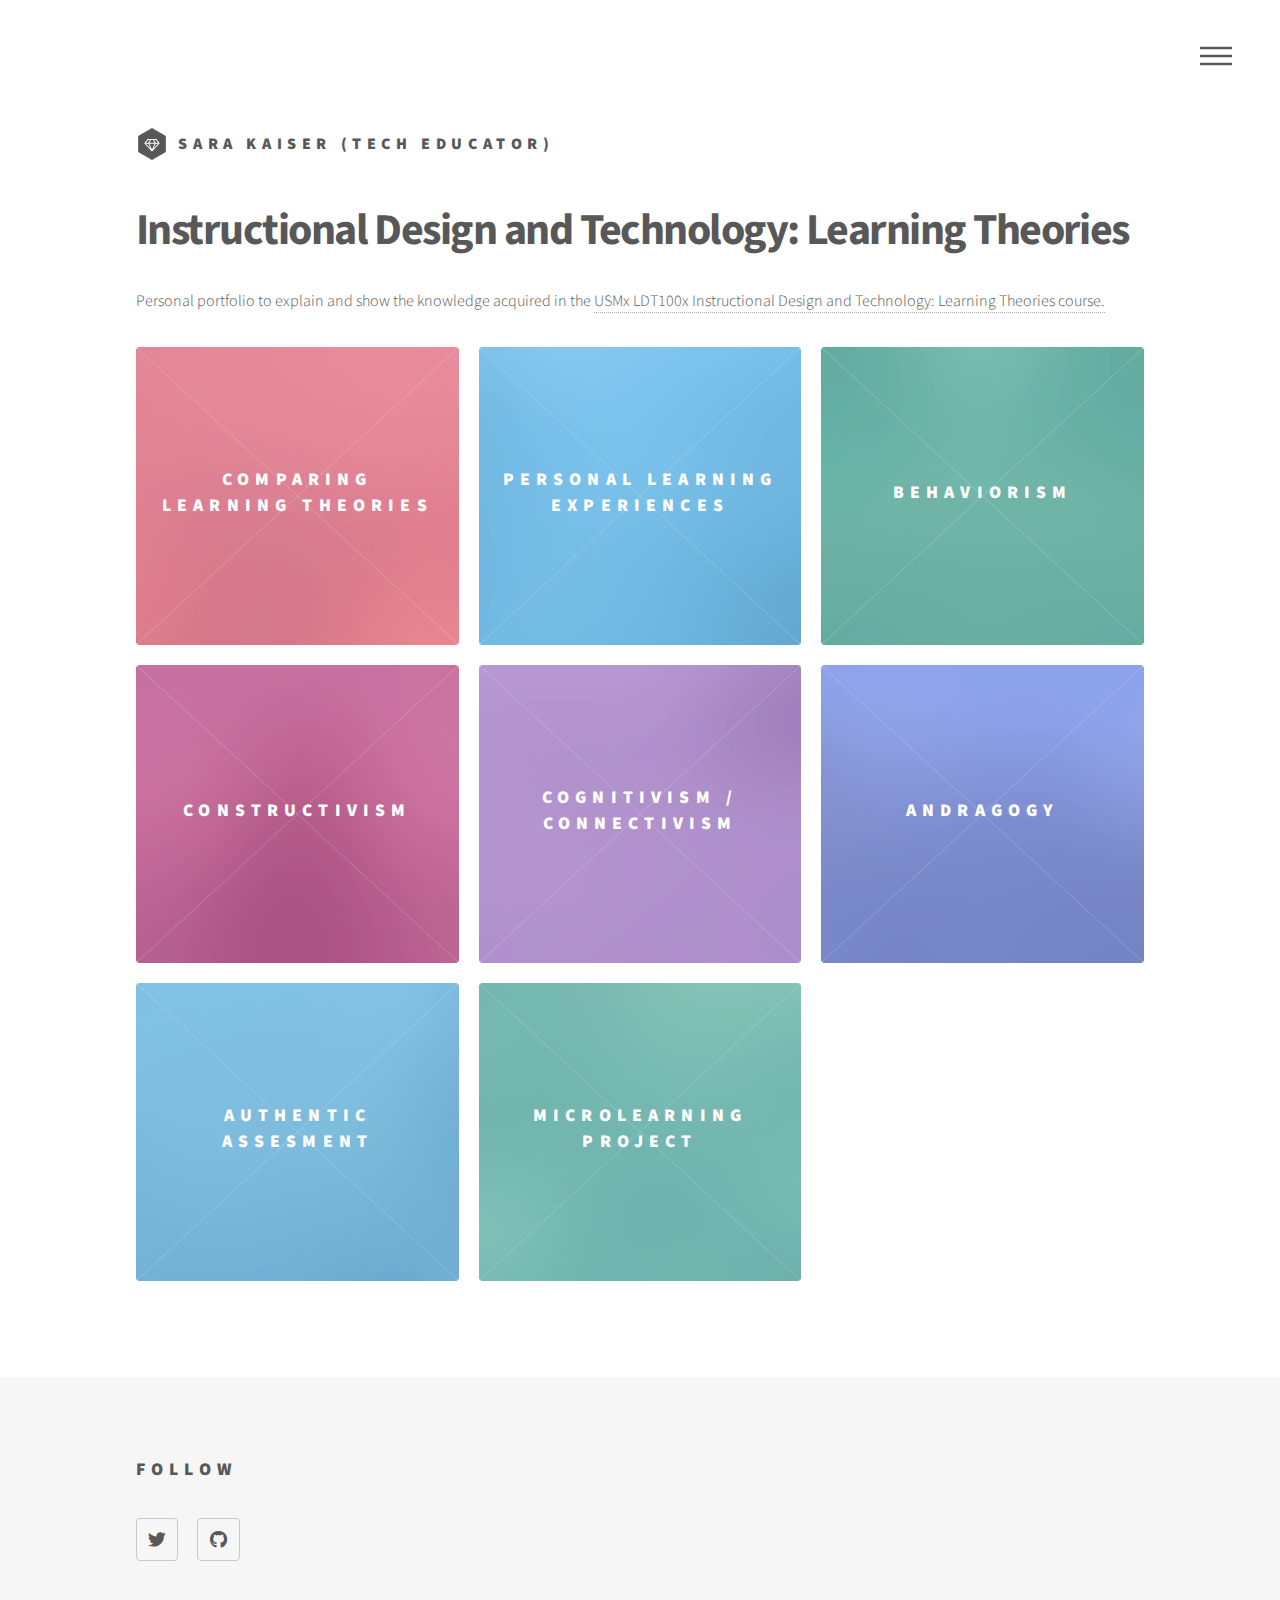
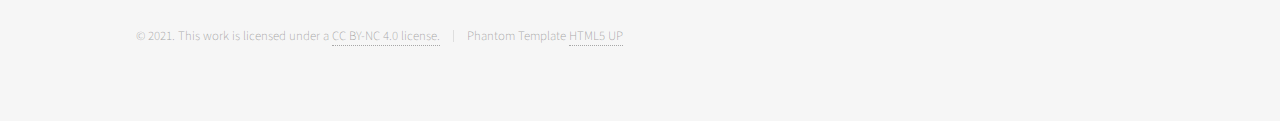
==== index.html @ 0a0fe341 "added link closing tags" ====
<!DOCTYPE HTML>
<html>
	<head>
		<title>Instructional Design</title>
		<meta charset="utf-8" />
		<meta name="viewport" content="width=device-width, initial-scale=1, user-scalable=no" />
		<link rel="stylesheet" href="assets/css/main.css" />
		<noscript><link rel="stylesheet" href="assets/css/noscript.css" /></noscript>
	</head>
	<body class="is-preload">
		<!-- Wrapper -->
			<div id="wrapper">

			<!-- Header -->
			<header id="header">
				<div class="inner">
					
					<!-- Logo -->
								<a href="index.html" class="logo">
									<span class="symbol"><img src="images/logo.svg" alt="" /></span><span class="title">Sara Kaiser (Tech Educator)</span>
								</a>

					<!-- Nav -->
						<nav>
							<ul>
								<li><a href="#menu">Menu</a></li>
							</ul>
						</nav>

				</div>
			</header>

		<!-- Menu -->
			<nav id="menu">
				<h2>Menu</h2>
				<ul>
					<li><a href="index.html">Home</a></li>
					<li><a href="1-comparing.html">Comparing Learning Theories</a></li>
				</ul>
			</nav>	

				<!-- Main -->
					<div id="main">
						<div class="inner">
							<header>
								<h1>Instructional Design and Technology: Learning Theories</a></h1>
								<p>Personal portfolio to explain and show the knowledge acquired in the <a href="https://www.edx.org/course/instructional-design-and-technology-learning-the-2">USMx LDT100x Instructional Design and Technology: Learning Theories course.</a></p>
							</header>
							<section class="tiles">
								<article class="style1">
									<span class="image">
										<img src="images/pic01.jpg" alt="" />
									</span>
									<a href="1-comparing.html">
										<h2>Comparing Learning Theories</h2>
										<div class="content">
											<p>Similarities and differences among all learning theories.</p>
										</div>
									</a>
								</article>
								<article class="style2">
									<span class="image">
										<img src="images/pic02.jpg" alt="" />
									</span>
									<a href="generic.html">
										<h2>Personal Learning Experiences</h2>
										<div class="content">
											<p>Three personal learning experiences.</p>
										</div>
									</a>
								</article>
								<article class="style3">
									<span class="image">
										<img src="images/pic03.jpg" alt="" />
									</span>
									<a href="generic.html">
										<h2>Behaviorism</h2>
										<div class="content">
											<p>Overview of the Behaviorism learning theory.</p>
										</div>
									</a>
								</article>
								<article class="style4">
									<span class="image">
										<img src="images/pic04.jpg" alt="" />
									</span>
									<a href="generic.html">
										<h2>Constructivism</h2>
										<div class="content">
											<p>Overview of the Constructivism learning theory.</p>
										</div>
									</a>
								</article>
								<article class="style5">
									<span class="image">
										<img src="images/pic05.jpg" alt="" />
									</span>
									<a href="generic.html">
										<h2>Cognitivism / Connectivism</h2>
										<div class="content">
											<p>Overview of the Cognitivism / Connectivism learning theory.</p>
										</div>
									</a>
								</article>
								<article class="style6">
									<span class="image">
										<img src="images/pic06.jpg" alt="" />
									</span>
									<a href="generic.html">
										<h2>Andragogy</h2>
										<div class="content">
											<p>Overview of the Andragogy learning theory.</p>
										</div>
									</a>
								</article>
								<article class="style2">
									<span class="image">
										<img src="images/pic07.jpg" alt="" />
									</span>
									<a href="generic.html">
										<h2>Authentic Assesment</h2>
										<div class="content">
											<p>Authentic assesment of a learning scenario.</p>
										</div>
									</a>
								</article>
								<article class="style3">
									<span class="image">
										<img src="images/pic08.jpg" alt="" />
									</span>
									<a href="generic.html">
										<h2>MicroLearning Project</h2>
										<div class="content">
											<p>Final product and overview of the project.</p>
										</div>
									</a>
								</article>
								
							</section>
						</div>
					</div>

				<!-- Footer -->
					<footer id="footer">
						<div class="inner">
							<section>
								<h2>Follow</h2>
								<ul class="icons">
									<li><a href="#" class="icon brands style2 fa-twitter"><span class="label">Twitter</span></a></li>
									<li><a href="#" class="icon brands style2 fa-github"><span class="label">GitHub</span></a></li>
								</ul>
							</section>
							<ul class="copyright">
								<li>&copy; 2021. This work is licensed under a <a href="https://creativecommons.org/licenses/by-nc/4.0/">CC BY-NC 4.0 license.</a></li><li>Phantom Template <a href="http://html5up.net">HTML5 UP</a></li>
							</ul>
						</div>
					</footer>
				</div>

		<!-- Scripts -->
			<script src="assets/js/jquery.min.js"></script>
			<script src="assets/js/browser.min.js"></script>
			<script src="assets/js/breakpoints.min.js"></script>
			<script src="assets/js/util.js"></script>
			<script src="assets/js/main.js"></script>

	</body>
</html>
---- assets/css/main.css ----
@import url(fontawesome-all.min.css);
@import url("https://fonts.googleapis.com/css?family=Source+Sans+Pro:300,700,900");

/*
	Phantom by HTML5 UP
	html5up.net | @ajlkn
	Free for personal and commercial use under the CCA 3.0 license (html5up.net/license)
*/

html, body, div, span, applet, object,
iframe, h1, h2, h3, h4, h5, h6, p, blockquote,
pre, a, abbr, acronym, address, big, cite,
code, del, dfn, em, img, ins, kbd, q, s, samp,
small, strike, strong, sub, sup, tt, var, b,
u, i, center, dl, dt, dd, ol, ul, li, fieldset,
form, label, legend, table, caption, tbody,
tfoot, thead, tr, th, td, article, aside,
canvas, details, embed, figure, figcaption,
footer, header, hgroup, menu, nav, output, ruby,
section, summary, time, mark, audio, video {
	margin: 0;
	padding: 0;
	border: 0;
	font-size: 100%;
	font: inherit;
	vertical-align: baseline;}

article, aside, details, figcaption, figure,
footer, header, hgroup, menu, nav, section {
	display: block;}

body {
	line-height: 1;
}

ol, ul {
	list-style: none;
}

blockquote, q {
	quotes: none;
}

	blockquote:before, blockquote:after, q:before, q:after {
		content: '';
		content: none;
	}

table {
	border-collapse: collapse;
	border-spacing: 0;
}

body {
	-webkit-text-size-adjust: none;
}

mark {
	background-color: transparent;
	color: inherit;
}

input::-moz-focus-inner {
	border: 0;
	padding: 0;
}

input, select, textarea {
	-moz-appearance: none;
	-webkit-appearance: none;
	-ms-appearance: none;
	appearance: none;
}

/* Basic */

	@-ms-viewport {
		width: device-width;
	}

	body {
		-ms-overflow-style: scrollbar;
	}

	@media screen and (max-width: 480px) {

		html, body {
			min-width: 320px;
		}

	}

	html {
		box-sizing: border-box;
	}

	*, *:before, *:after {
		box-sizing: inherit;
	}

	body {
		background: #ffffff;
	}

		body.is-preload *, body.is-preload *:before, body.is-preload *:after {
			-moz-animation: none !important;
			-webkit-animation: none !important;
			-ms-animation: none !important;
			animation: none !important;
			-moz-transition: none !important;
			-webkit-transition: none !important;
			-ms-transition: none !important;
			transition: none !important;
		}

/* Type */

	body, input, select, textarea {
		color: #585858;
		font-family: "Source Sans Pro", Helvetica, sans-serif;
		font-size: 16pt;
		font-weight: 300;
		line-height: 1.75;
	}

		@media screen and (max-width: 1680px) {

			body, input, select, textarea {
				font-size: 14pt;
			}

		}

		@media screen and (max-width: 1280px) {

			body, input, select, textarea {
				font-size: 12pt;
			}

		}

	a {
		-moz-transition: border-bottom-color 0.2s ease, color 0.2s ease;
		-webkit-transition: border-bottom-color 0.2s ease, color 0.2s ease;
		-ms-transition: border-bottom-color 0.2s ease, color 0.2s ease;
		transition: border-bottom-color 0.2s ease, color 0.2s ease;
		text-decoration: none;
		color: #585858;
		border-bottom: dotted 1px rgba(88, 88, 88, 0.5);
	}

		a:hover {
			border-bottom-color: transparent;
			color: #f2849e !important;
		}

	strong, b {
		font-weight: 900;
	}

	em, i {
		font-style: italic;
	}

	p {
		margin: 0 0 2em 0;
	}

	h1 {
		font-size: 2.75em;
		font-weight: 700;
		line-height: 1.3;
		margin: 0 0 1em 0;
		letter-spacing: -0.035em;
	}

		h1 a {
			color: inherit;
		}

		@media screen and (max-width: 736px) {

			h1 {
				font-size: 2em;
				margin: 0 0 1em 0;
			}

		}

		@media screen and (max-width: 360px) {

			h1 {
				font-size: 1.75em;
			}

		}

	h2, h3, h4, h5, h6 {
		font-weight: 900;
		line-height: 1.5;
		margin: 0 0 2em 0;
		text-transform: uppercase;
		letter-spacing: 0.35em;
	}

		h2 a, h3 a, h4 a, h5 a, h6 a {
			color: inherit;
		}

	h2 {
		font-size: 1.1em;
	}

	h3 {
		font-size: 1em;
	}

	h4 {
		font-size: 0.8em;
	}

	h5 {
		font-size: 0.8em;
	}

	h6 {
		font-size: 0.8em;
	}

	@media screen and (max-width: 980px) {

		h1 br, h2 br, h3 br, h4 br, h5 br, h6 br {
			display: none;
		}

	}

	@media screen and (max-width: 736px) {

		h2 {
			font-size: 1em;
		}

		h3 {
			font-size: 0.8em;
		}

	}

	sub {
		font-size: 0.8em;
		position: relative;
		top: 0.5em;
	}

	sup {
		font-size: 0.8em;
		position: relative;
		top: -0.5em;
	}

	blockquote {
		border-left: solid 4px #c9c9c9;
		font-style: italic;
		margin: 0 0 2em 0;
		padding: 0.5em 0 0.5em 2em;
	}

	code {
		background: rgba(144, 144, 144, 0.075);
		border-radius: 4px;
		border: solid 1px #c9c9c9;
		font-family: "Courier New", monospace;
		font-size: 0.9em;
		margin: 0 0.25em;
		padding: 0.25em 0.65em;
	}

	pre {
		-webkit-overflow-scrolling: touch;
		font-family: "Courier New", monospace;
		font-size: 0.9em;
		margin: 0 0 2em 0;
	}

		pre code {
			display: block;
			line-height: 1.75;
			padding: 1em 1.5em;
			overflow-x: auto;
		}

	hr {
		border: 0;
		border-bottom: solid 1px #c9c9c9;
		margin: 2em 0;
	}

		hr.major {
			margin: 3em 0;
		}

	.align-left {
		text-align: left;
	}

	.align-center {
		text-align: center;
	}

	.align-right {
		text-align: right;
	}

/* Row */

	.row {
		display: flex;
		flex-wrap: wrap;
		box-sizing: border-box;
		align-items: stretch;
	}

		.row > * {
			box-sizing: border-box;
		}

		.row.gtr-uniform > * > :last-child {
			margin-bottom: 0;
		}

		.row.aln-left {
			justify-content: flex-start;
		}

		.row.aln-center {
			justify-content: center;
		}

		.row.aln-right {
			justify-content: flex-end;
		}

		.row.aln-top {
			align-items: flex-start;
		}

		.row.aln-middle {
			align-items: center;
		}

		.row.aln-bottom {
			align-items: flex-end;
		}

		.row > .imp {
			order: -1;
		}

		.row > .col-1 {
			width: 8.33333%;
		}

		.row > .off-1 {
			margin-left: 8.33333%;
		}

		.row > .col-2 {
			width: 16.66667%;
		}

		.row > .off-2 {
			margin-left: 16.66667%;
		}

		.row > .col-3 {
			width: 25%;
		}

		.row > .off-3 {
			margin-left: 25%;
		}

		.row > .col-4 {
			width: 33.33333%;
		}

		.row > .off-4 {
			margin-left: 33.33333%;
		}

		.row > .col-5 {
			width: 41.66667%;
		}

		.row > .off-5 {
			margin-left: 41.66667%;
		}

		.row > .col-6 {
			width: 50%;
		}

		.row > .off-6 {
			margin-left: 50%;
		}

		.row > .col-7 {
			width: 58.33333%;
		}

		.row > .off-7 {
			margin-left: 58.33333%;
		}

		.row > .col-8 {
			width: 66.66667%;
		}

		.row > .off-8 {
			margin-left: 66.66667%;
		}

		.row > .col-9 {
			width: 75%;
		}

		.row > .off-9 {
			margin-left: 75%;
		}

		.row > .col-10 {
			width: 83.33333%;
		}

		.row > .off-10 {
			margin-left: 83.33333%;
		}

		.row > .col-11 {
			width: 91.66667%;
		}

		.row > .off-11 {
			margin-left: 91.66667%;
		}

		.row > .col-12 {
			width: 100%;
		}

		.row > .off-12 {
			margin-left: 100%;
		}

		.row.gtr-0 {
			margin-top: 0;
			margin-left: 0em;
		}

			.row.gtr-0 > * {
				padding: 0 0 0 0em;
			}

			.row.gtr-0.gtr-uniform {
				margin-top: 0em;
			}

				.row.gtr-0.gtr-uniform > * {
					padding-top: 0em;
				}

		.row.gtr-25 {
			margin-top: 0;
			margin-left: -0.5em;
		}

			.row.gtr-25 > * {
				padding: 0 0 0 0.5em;
			}

			.row.gtr-25.gtr-uniform {
				margin-top: -0.5em;
			}

				.row.gtr-25.gtr-uniform > * {
					padding-top: 0.5em;
				}

		.row.gtr-50 {
			margin-top: 0;
			margin-left: -1em;
		}

			.row.gtr-50 > * {
				padding: 0 0 0 1em;
			}

			.row.gtr-50.gtr-uniform {
				margin-top: -1em;
			}

				.row.gtr-50.gtr-uniform > * {
					padding-top: 1em;
				}

		.row {
			margin-top: 0;
			margin-left: -2em;
		}

			.row > * {
				padding: 0 0 0 2em;
			}

			.row.gtr-uniform {
				margin-top: -2em;
			}

				.row.gtr-uniform > * {
					padding-top: 2em;
				}

		.row.gtr-150 {
			margin-top: 0;
			margin-left: -3em;
		}

			.row.gtr-150 > * {
				padding: 0 0 0 3em;
			}

			.row.gtr-150.gtr-uniform {
				margin-top: -3em;
			}

				.row.gtr-150.gtr-uniform > * {
					padding-top: 3em;
				}

		.row.gtr-200 {
			margin-top: 0;
			margin-left: -4em;
		}

			.row.gtr-200 > * {
				padding: 0 0 0 4em;
			}

			.row.gtr-200.gtr-uniform {
				margin-top: -4em;
			}

				.row.gtr-200.gtr-uniform > * {
					padding-top: 4em;
				}

		@media screen and (max-width: 1680px) {

			.row {
				display: flex;
				flex-wrap: wrap;
				box-sizing: border-box;
				align-items: stretch;
			}

				.row > * {
					box-sizing: border-box;
				}

				.row.gtr-uniform > * > :last-child {
					margin-bottom: 0;
				}

				.row.aln-left {
					justify-content: flex-start;
				}

				.row.aln-center {
					justify-content: center;
				}

				.row.aln-right {
					justify-content: flex-end;
				}

				.row.aln-top {
					align-items: flex-start;
				}

				.row.aln-middle {
					align-items: center;
				}

				.row.aln-bottom {
					align-items: flex-end;
				}

				.row > .imp-xlarge {
					order: -1;
				}

				.row > .col-1-xlarge {
					width: 8.33333%;
				}

				.row > .off-1-xlarge {
					margin-left: 8.33333%;
				}

				.row > .col-2-xlarge {
					width: 16.66667%;
				}

				.row > .off-2-xlarge {
					margin-left: 16.66667%;
				}

				.row > .col-3-xlarge {
					width: 25%;
				}

				.row > .off-3-xlarge {
					margin-left: 25%;
				}

				.row > .col-4-xlarge {
					width: 33.33333%;
				}

				.row > .off-4-xlarge {
					margin-left: 33.33333%;
				}

				.row > .col-5-xlarge {
					width: 41.66667%;
				}

				.row > .off-5-xlarge {
					margin-left: 41.66667%;
				}

				.row > .col-6-xlarge {
					width: 50%;
				}

				.row > .off-6-xlarge {
					margin-left: 50%;
				}

				.row > .col-7-xlarge {
					width: 58.33333%;
				}

				.row > .off-7-xlarge {
					margin-left: 58.33333%;
				}

				.row > .col-8-xlarge {
					width: 66.66667%;
				}

				.row > .off-8-xlarge {
					margin-left: 66.66667%;
				}

				.row > .col-9-xlarge {
					width: 75%;
				}

				.row > .off-9-xlarge {
					margin-left: 75%;
				}

				.row > .col-10-xlarge {
					width: 83.33333%;
				}

				.row > .off-10-xlarge {
					margin-left: 83.33333%;
				}

				.row > .col-11-xlarge {
					width: 91.66667%;
				}

				.row > .off-11-xlarge {
					margin-left: 91.66667%;
				}

				.row > .col-12-xlarge {
					width: 100%;
				}

				.row > .off-12-xlarge {
					margin-left: 100%;
				}

				.row.gtr-0 {
					margin-top: 0;
					margin-left: 0em;
				}

					.row.gtr-0 > * {
						padding: 0 0 0 0em;
					}

					.row.gtr-0.gtr-uniform {
						margin-top: 0em;
					}

						.row.gtr-0.gtr-uniform > * {
							padding-top: 0em;
						}

				.row.gtr-25 {
					margin-top: 0;
					margin-left: -0.5em;
				}

					.row.gtr-25 > * {
						padding: 0 0 0 0.5em;
					}

					.row.gtr-25.gtr-uniform {
						margin-top: -0.5em;
					}

						.row.gtr-25.gtr-uniform > * {
							padding-top: 0.5em;
						}

				.row.gtr-50 {
					margin-top: 0;
					margin-left: -1em;
				}

					.row.gtr-50 > * {
						padding: 0 0 0 1em;
					}

					.row.gtr-50.gtr-uniform {
						margin-top: -1em;
					}

						.row.gtr-50.gtr-uniform > * {
							padding-top: 1em;
						}

				.row {
					margin-top: 0;
					margin-left: -2em;
				}

					.row > * {
						padding: 0 0 0 2em;
					}

					.row.gtr-uniform {
						margin-top: -2em;
					}

						.row.gtr-uniform > * {
							padding-top: 2em;
						}

				.row.gtr-150 {
					margin-top: 0;
					margin-left: -3em;
				}

					.row.gtr-150 > * {
						padding: 0 0 0 3em;
					}

					.row.gtr-150.gtr-uniform {
						margin-top: -3em;
					}

						.row.gtr-150.gtr-uniform > * {
							padding-top: 3em;
						}

				.row.gtr-200 {
					margin-top: 0;
					margin-left: -4em;
				}

					.row.gtr-200 > * {
						padding: 0 0 0 4em;
					}

					.row.gtr-200.gtr-uniform {
						margin-top: -4em;
					}

						.row.gtr-200.gtr-uniform > * {
							padding-top: 4em;
						}

		}

		@media screen and (max-width: 1280px) {

			.row {
				display: flex;
				flex-wrap: wrap;
				box-sizing: border-box;
				align-items: stretch;
			}

				.row > * {
					box-sizing: border-box;
				}

				.row.gtr-uniform > * > :last-child {
					margin-bottom: 0;
				}

				.row.aln-left {
					justify-content: flex-start;
				}

				.row.aln-center {
					justify-content: center;
				}

				.row.aln-right {
					justify-content: flex-end;
				}

				.row.aln-top {
					align-items: flex-start;
				}

				.row.aln-middle {
					align-items: center;
				}

				.row.aln-bottom {
					align-items: flex-end;
				}

				.row > .imp-large {
					order: -1;
				}

				.row > .col-1-large {
					width: 8.33333%;
				}

				.row > .off-1-large {
					margin-left: 8.33333%;
				}

				.row > .col-2-large {
					width: 16.66667%;
				}

				.row > .off-2-large {
					margin-left: 16.66667%;
				}

				.row > .col-3-large {
					width: 25%;
				}

				.row > .off-3-large {
					margin-left: 25%;
				}

				.row > .col-4-large {
					width: 33.33333%;
				}

				.row > .off-4-large {
					margin-left: 33.33333%;
				}

				.row > .col-5-large {
					width: 41.66667%;
				}

				.row > .off-5-large {
					margin-left: 41.66667%;
				}

				.row > .col-6-large {
					width: 50%;
				}

				.row > .off-6-large {
					margin-left: 50%;
				}

				.row > .col-7-large {
					width: 58.33333%;
				}

				.row > .off-7-large {
					margin-left: 58.33333%;
				}

				.row > .col-8-large {
					width: 66.66667%;
				}

				.row > .off-8-large {
					margin-left: 66.66667%;
				}

				.row > .col-9-large {
					width: 75%;
				}

				.row > .off-9-large {
					margin-left: 75%;
				}

				.row > .col-10-large {
					width: 83.33333%;
				}

				.row > .off-10-large {
					margin-left: 83.33333%;
				}

				.row > .col-11-large {
					width: 91.66667%;
				}

				.row > .off-11-large {
					margin-left: 91.66667%;
				}

				.row > .col-12-large {
					width: 100%;
				}

				.row > .off-12-large {
					margin-left: 100%;
				}

				.row.gtr-0 {
					margin-top: 0;
					margin-left: 0em;
				}

					.row.gtr-0 > * {
						padding: 0 0 0 0em;
					}

					.row.gtr-0.gtr-uniform {
						margin-top: 0em;
					}

						.row.gtr-0.gtr-uniform > * {
							padding-top: 0em;
						}

				.row.gtr-25 {
					margin-top: 0;
					margin-left: -0.5em;
				}

					.row.gtr-25 > * {
						padding: 0 0 0 0.5em;
					}

					.row.gtr-25.gtr-uniform {
						margin-top: -0.5em;
					}

						.row.gtr-25.gtr-uniform > * {
							padding-top: 0.5em;
						}

				.row.gtr-50 {
					margin-top: 0;
					margin-left: -1em;
				}

					.row.gtr-50 > * {
						padding: 0 0 0 1em;
					}

					.row.gtr-50.gtr-uniform {
						margin-top: -1em;
					}

						.row.gtr-50.gtr-uniform > * {
							padding-top: 1em;
						}

				.row {
					margin-top: 0;
					margin-left: -2em;
				}

					.row > * {
						padding: 0 0 0 2em;
					}

					.row.gtr-uniform {
						margin-top: -2em;
					}

						.row.gtr-uniform > * {
							padding-top: 2em;
						}

				.row.gtr-150 {
					margin-top: 0;
					margin-left: -3em;
				}

					.row.gtr-150 > * {
						padding: 0 0 0 3em;
					}

					.row.gtr-150.gtr-uniform {
						margin-top: -3em;
					}

						.row.gtr-150.gtr-uniform > * {
							padding-top: 3em;
						}

				.row.gtr-200 {
					margin-top: 0;
					margin-left: -4em;
				}

					.row.gtr-200 > * {
						padding: 0 0 0 4em;
					}

					.row.gtr-200.gtr-uniform {
						margin-top: -4em;
					}

						.row.gtr-200.gtr-uniform > * {
							padding-top: 4em;
						}

		}

		@media screen and (max-width: 980px) {

			.row {
				display: flex;
				flex-wrap: wrap;
				box-sizing: border-box;
				align-items: stretch;
			}

				.row > * {
					box-sizing: border-box;
				}

				.row.gtr-uniform > * > :last-child {
					margin-bottom: 0;
				}

				.row.aln-left {
					justify-content: flex-start;
				}

				.row.aln-center {
					justify-content: center;
				}

				.row.aln-right {
					justify-content: flex-end;
				}

				.row.aln-top {
					align-items: flex-start;
				}

				.row.aln-middle {
					align-items: center;
				}

				.row.aln-bottom {
					align-items: flex-end;
				}

				.row > .imp-medium {
					order: -1;
				}

				.row > .col-1-medium {
					width: 8.33333%;
				}

				.row > .off-1-medium {
					margin-left: 8.33333%;
				}

				.row > .col-2-medium {
					width: 16.66667%;
				}

				.row > .off-2-medium {
					margin-left: 16.66667%;
				}

				.row > .col-3-medium {
					width: 25%;
				}

				.row > .off-3-medium {
					margin-left: 25%;
				}

				.row > .col-4-medium {
					width: 33.33333%;
				}

				.row > .off-4-medium {
					margin-left: 33.33333%;
				}

				.row > .col-5-medium {
					width: 41.66667%;
				}

				.row > .off-5-medium {
					margin-left: 41.66667%;
				}

				.row > .col-6-medium {
					width: 50%;
				}

				.row > .off-6-medium {
					margin-left: 50%;
				}

				.row > .col-7-medium {
					width: 58.33333%;
				}

				.row > .off-7-medium {
					margin-left: 58.33333%;
				}

				.row > .col-8-medium {
					width: 66.66667%;
				}

				.row > .off-8-medium {
					margin-left: 66.66667%;
				}

				.row > .col-9-medium {
					width: 75%;
				}

				.row > .off-9-medium {
					margin-left: 75%;
				}

				.row > .col-10-medium {
					width: 83.33333%;
				}

				.row > .off-10-medium {
					margin-left: 83.33333%;
				}

				.row > .col-11-medium {
					width: 91.66667%;
				}

				.row > .off-11-medium {
					margin-left: 91.66667%;
				}

				.row > .col-12-medium {
					width: 100%;
				}

				.row > .off-12-medium {
					margin-left: 100%;
				}

				.row.gtr-0 {
					margin-top: 0;
					margin-left: 0em;
				}

					.row.gtr-0 > * {
						padding: 0 0 0 0em;
					}

					.row.gtr-0.gtr-uniform {
						margin-top: 0em;
					}

						.row.gtr-0.gtr-uniform > * {
							padding-top: 0em;
						}

				.row.gtr-25 {
					margin-top: 0;
					margin-left: -0.375em;
				}

					.row.gtr-25 > * {
						padding: 0 0 0 0.375em;
					}

					.row.gtr-25.gtr-uniform {
						margin-top: -0.375em;
					}

						.row.gtr-25.gtr-uniform > * {
							padding-top: 0.375em;
						}

				.row.gtr-50 {
					margin-top: 0;
					margin-left: -0.75em;
				}

					.row.gtr-50 > * {
						padding: 0 0 0 0.75em;
					}

					.row.gtr-50.gtr-uniform {
						margin-top: -0.75em;
					}

						.row.gtr-50.gtr-uniform > * {
							padding-top: 0.75em;
						}

				.row {
					margin-top: 0;
					margin-left: -1.5em;
				}

					.row > * {
						padding: 0 0 0 1.5em;
					}

					.row.gtr-uniform {
						margin-top: -1.5em;
					}

						.row.gtr-uniform > * {
							padding-top: 1.5em;
						}

				.row.gtr-150 {
					margin-top: 0;
					margin-left: -2.25em;
				}

					.row.gtr-150 > * {
						padding: 0 0 0 2.25em;
					}

					.row.gtr-150.gtr-uniform {
						margin-top: -2.25em;
					}

						.row.gtr-150.gtr-uniform > * {
							padding-top: 2.25em;
						}

				.row.gtr-200 {
					margin-top: 0;
					margin-left: -3em;
				}

					.row.gtr-200 > * {
						padding: 0 0 0 3em;
					}

					.row.gtr-200.gtr-uniform {
						margin-top: -3em;
					}

						.row.gtr-200.gtr-uniform > * {
							padding-top: 3em;
						}

		}

		@media screen and (max-width: 736px) {

			.row {
				display: flex;
				flex-wrap: wrap;
				box-sizing: border-box;
				align-items: stretch;
			}

				.row > * {
					box-sizing: border-box;
				}

				.row.gtr-uniform > * > :last-child {
					margin-bottom: 0;
				}

				.row.aln-left {
					justify-content: flex-start;
				}

				.row.aln-center {
					justify-content: center;
				}

				.row.aln-right {
					justify-content: flex-end;
				}

				.row.aln-top {
					align-items: flex-start;
				}

				.row.aln-middle {
					align-items: center;
				}

				.row.aln-bottom {
					align-items: flex-end;
				}

				.row > .imp-small {
					order: -1;
				}

				.row > .col-1-small {
					width: 8.33333%;
				}

				.row > .off-1-small {
					margin-left: 8.33333%;
				}

				.row > .col-2-small {
					width: 16.66667%;
				}

				.row > .off-2-small {
					margin-left: 16.66667%;
				}

				.row > .col-3-small {
					width: 25%;
				}

				.row > .off-3-small {
					margin-left: 25%;
				}

				.row > .col-4-small {
					width: 33.33333%;
				}

				.row > .off-4-small {
					margin-left: 33.33333%;
				}

				.row > .col-5-small {
					width: 41.66667%;
				}

				.row > .off-5-small {
					margin-left: 41.66667%;
				}

				.row > .col-6-small {
					width: 50%;
				}

				.row > .off-6-small {
					margin-left: 50%;
				}

				.row > .col-7-small {
					width: 58.33333%;
				}

				.row > .off-7-small {
					margin-left: 58.33333%;
				}

				.row > .col-8-small {
					width: 66.66667%;
				}

				.row > .off-8-small {
					margin-left: 66.66667%;
				}

				.row > .col-9-small {
					width: 75%;
				}

				.row > .off-9-small {
					margin-left: 75%;
				}

				.row > .col-10-small {
					width: 83.33333%;
				}

				.row > .off-10-small {
					margin-left: 83.33333%;
				}

				.row > .col-11-small {
					width: 91.66667%;
				}

				.row > .off-11-small {
					margin-left: 91.66667%;
				}

				.row > .col-12-small {
					width: 100%;
				}

				.row > .off-12-small {
					margin-left: 100%;
				}

				.row.gtr-0 {
					margin-top: 0;
					margin-left: 0em;
				}

					.row.gtr-0 > * {
						padding: 0 0 0 0em;
					}

					.row.gtr-0.gtr-uniform {
						margin-top: 0em;
					}

						.row.gtr-0.gtr-uniform > * {
							padding-top: 0em;
						}

				.row.gtr-25 {
					margin-top: 0;
					margin-left: -0.25em;
				}

					.row.gtr-25 > * {
						padding: 0 0 0 0.25em;
					}

					.row.gtr-25.gtr-uniform {
						margin-top: -0.25em;
					}

						.row.gtr-25.gtr-uniform > * {
							padding-top: 0.25em;
						}

				.row.gtr-50 {
					margin-top: 0;
					margin-left: -0.5em;
				}

					.row.gtr-50 > * {
						padding: 0 0 0 0.5em;
					}

					.row.gtr-50.gtr-uniform {
						margin-top: -0.5em;
					}

						.row.gtr-50.gtr-uniform > * {
							padding-top: 0.5em;
						}

				.row {
					margin-top: 0;
					margin-left: -1em;
				}

					.row > * {
						padding: 0 0 0 1em;
					}

					.row.gtr-uniform {
						margin-top: -1em;
					}

						.row.gtr-uniform > * {
							padding-top: 1em;
						}

				.row.gtr-150 {
					margin-top: 0;
					margin-left: -1.5em;
				}

					.row.gtr-150 > * {
						padding: 0 0 0 1.5em;
					}

					.row.gtr-150.gtr-uniform {
						margin-top: -1.5em;
					}

						.row.gtr-150.gtr-uniform > * {
							padding-top: 1.5em;
						}

				.row.gtr-200 {
					margin-top: 0;
					margin-left: -2em;
				}

					.row.gtr-200 > * {
						padding: 0 0 0 2em;
					}

					.row.gtr-200.gtr-uniform {
						margin-top: -2em;
					}

						.row.gtr-200.gtr-uniform > * {
							padding-top: 2em;
						}

		}

		@media screen and (max-width: 480px) {

			.row {
				display: flex;
				flex-wrap: wrap;
				box-sizing: border-box;
				align-items: stretch;
			}

				.row > * {
					box-sizing: border-box;
				}

				.row.gtr-uniform > * > :last-child {
					margin-bottom: 0;
				}

				.row.aln-left {
					justify-content: flex-start;
				}

				.row.aln-center {
					justify-content: center;
				}

				.row.aln-right {
					justify-content: flex-end;
				}

				.row.aln-top {
					align-items: flex-start;
				}

				.row.aln-middle {
					align-items: center;
				}

				.row.aln-bottom {
					align-items: flex-end;
				}

				.row > .imp-xsmall {
					order: -1;
				}

				.row > .col-1-xsmall {
					width: 8.33333%;
				}

				.row > .off-1-xsmall {
					margin-left: 8.33333%;
				}

				.row > .col-2-xsmall {
					width: 16.66667%;
				}

				.row > .off-2-xsmall {
					margin-left: 16.66667%;
				}

				.row > .col-3-xsmall {
					width: 25%;
				}

				.row > .off-3-xsmall {
					margin-left: 25%;
				}

				.row > .col-4-xsmall {
					width: 33.33333%;
				}

				.row > .off-4-xsmall {
					margin-left: 33.33333%;
				}

				.row > .col-5-xsmall {
					width: 41.66667%;
				}

				.row > .off-5-xsmall {
					margin-left: 41.66667%;
				}

				.row > .col-6-xsmall {
					width: 50%;
				}

				.row > .off-6-xsmall {
					margin-left: 50%;
				}

				.row > .col-7-xsmall {
					width: 58.33333%;
				}

				.row > .off-7-xsmall {
					margin-left: 58.33333%;
				}

				.row > .col-8-xsmall {
					width: 66.66667%;
				}

				.row > .off-8-xsmall {
					margin-left: 66.66667%;
				}

				.row > .col-9-xsmall {
					width: 75%;
				}

				.row > .off-9-xsmall {
					margin-left: 75%;
				}

				.row > .col-10-xsmall {
					width: 83.33333%;
				}

				.row > .off-10-xsmall {
					margin-left: 83.33333%;
				}

				.row > .col-11-xsmall {
					width: 91.66667%;
				}

				.row > .off-11-xsmall {
					margin-left: 91.66667%;
				}

				.row > .col-12-xsmall {
					width: 100%;
				}

				.row > .off-12-xsmall {
					margin-left: 100%;
				}

				.row.gtr-0 {
					margin-top: 0;
					margin-left: 0em;
				}

					.row.gtr-0 > * {
						padding: 0 0 0 0em;
					}

					.row.gtr-0.gtr-uniform {
						margin-top: 0em;
					}

						.row.gtr-0.gtr-uniform > * {
							padding-top: 0em;
						}

				.row.gtr-25 {
					margin-top: 0;
					margin-left: -0.25em;
				}

					.row.gtr-25 > * {
						padding: 0 0 0 0.25em;
					}

					.row.gtr-25.gtr-uniform {
						margin-top: -0.25em;
					}

						.row.gtr-25.gtr-uniform > * {
							padding-top: 0.25em;
						}

				.row.gtr-50 {
					margin-top: 0;
					margin-left: -0.5em;
				}

					.row.gtr-50 > * {
						padding: 0 0 0 0.5em;
					}

					.row.gtr-50.gtr-uniform {
						margin-top: -0.5em;
					}

						.row.gtr-50.gtr-uniform > * {
							padding-top: 0.5em;
						}

				.row {
					margin-top: 0;
					margin-left: -1em;
				}

					.row > * {
						padding: 0 0 0 1em;
					}

					.row.gtr-uniform {
						margin-top: -1em;
					}

						.row.gtr-uniform > * {
							padding-top: 1em;
						}

				.row.gtr-150 {
					margin-top: 0;
					margin-left: -1.5em;
				}

					.row.gtr-150 > * {
						padding: 0 0 0 1.5em;
					}

					.row.gtr-150.gtr-uniform {
						margin-top: -1.5em;
					}

						.row.gtr-150.gtr-uniform > * {
							padding-top: 1.5em;
						}

				.row.gtr-200 {
					margin-top: 0;
					margin-left: -2em;
				}

					.row.gtr-200 > * {
						padding: 0 0 0 2em;
					}

					.row.gtr-200.gtr-uniform {
						margin-top: -2em;
					}

						.row.gtr-200.gtr-uniform > * {
							padding-top: 2em;
						}

		}

/* Section/Article */

	section.special, article.special {
		text-align: center;
	}

	header p {
		margin-top: -1em;
	}

	@media screen and (max-width: 736px) {

		header p {
			margin-top: 0;
		}

	}

/* Icon */

	.icon {
		text-decoration: none;
		border-bottom: none;
		position: relative;
	}

		.icon:before {
			-moz-osx-font-smoothing: grayscale;
			-webkit-font-smoothing: antialiased;
			display: inline-block;
			font-style: normal;
			font-variant: normal;
			text-rendering: auto;
			line-height: 1;
			text-transform: none !important;
			font-family: 'Font Awesome 5 Free';
			font-weight: 400;
		}

		.icon > .label {
			display: none;
		}

		.icon:before {
			line-height: inherit;
		}

		.icon.solid:before {
			font-weight: 900;
		}

		.icon.brands:before {
			font-family: 'Font Awesome 5 Brands';
		}

		.icon.style2 {
			-moz-transition: background-color 0.2s ease-in-out, color 0.2s ease-in-out, border-color 0.2s ease-in-out;
			-webkit-transition: background-color 0.2s ease-in-out, color 0.2s ease-in-out, border-color 0.2s ease-in-out;
			-ms-transition: background-color 0.2s ease-in-out, color 0.2s ease-in-out, border-color 0.2s ease-in-out;
			transition: background-color 0.2s ease-in-out, color 0.2s ease-in-out, border-color 0.2s ease-in-out;
			background-color: transparent;
			border: solid 1px #c9c9c9;
			border-radius: 4px;
			width: 2.65em;
			height: 2.65em;
			display: inline-block;
			text-align: center;
			line-height: 2.65em;
			color: inherit;
		}

			.icon.style2:before {
				font-size: 1.1em;
			}

			.icon.style2:hover {
				color: #f2849e;
				border-color: #f2849e;
			}

			.icon.style2:active {
				background-color: rgba(242, 132, 158, 0.1);
			}

/* List */

	ol {
		list-style: decimal;
		margin: 0 0 2em 0;
		padding-left: 1.25em;
	}

		ol li {
			padding-left: 0.25em;
		}

	ul {
		list-style: disc;
		margin: 0 0 2em 0;
		padding-left: 1em;
	}

		ul li {
			padding-left: 0.5em;
		}

		ul.alt {
			list-style: none;
			padding-left: 0;
		}

			ul.alt li {
				border-top: solid 1px #c9c9c9;
				padding: 0.5em 0;
			}

				ul.alt li:first-child {
					border-top: 0;
					padding-top: 0;
				}

	dl {
		margin: 0 0 2em 0;
	}

		dl dt {
			display: block;
			font-weight: 900;
			margin: 0 0 1em 0;
		}

		dl dd {
			margin-left: 2em;
		}

/* Actions */

	ul.actions {
		display: -moz-flex;
		display: -webkit-flex;
		display: -ms-flex;
		display: flex;
		cursor: default;
		list-style: none;
		margin-left: -1em;
		padding-left: 0;
	}

		ul.actions li {
			padding: 0 0 0 1em;
			vertical-align: middle;
		}

		ul.actions.special {
			-moz-justify-content: center;
			-webkit-justify-content: center;
			-ms-justify-content: center;
			justify-content: center;
			width: 100%;
			margin-left: 0;
		}

			ul.actions.special li:first-child {
				padding-left: 0;
			}

		ul.actions.stacked {
			-moz-flex-direction: column;
			-webkit-flex-direction: column;
			-ms-flex-direction: column;
			flex-direction: column;
			margin-left: 0;
		}

			ul.actions.stacked li {
				padding: 1.3em 0 0 0;
			}

				ul.actions.stacked li:first-child {
					padding-top: 0;
				}

		ul.actions.fit {
			width: calc(100% + 1em);
		}

			ul.actions.fit li {
				-moz-flex-grow: 1;
				-webkit-flex-grow: 1;
				-ms-flex-grow: 1;
				flex-grow: 1;
				-moz-flex-shrink: 1;
				-webkit-flex-shrink: 1;
				-ms-flex-shrink: 1;
				flex-shrink: 1;
				width: 100%;
			}

				ul.actions.fit li > * {
					width: 100%;
				}

			ul.actions.fit.stacked {
				width: 100%;
			}

		@media screen and (max-width: 480px) {

			ul.actions:not(.fixed) {
				-moz-flex-direction: column;
				-webkit-flex-direction: column;
				-ms-flex-direction: column;
				flex-direction: column;
				margin-left: 0;
				width: 100% !important;
			}

				ul.actions:not(.fixed) li {
					-moz-flex-grow: 1;
					-webkit-flex-grow: 1;
					-ms-flex-grow: 1;
					flex-grow: 1;
					-moz-flex-shrink: 1;
					-webkit-flex-shrink: 1;
					-ms-flex-shrink: 1;
					flex-shrink: 1;
					padding: 1em 0 0 0;
					text-align: center;
					width: 100%;
				}

					ul.actions:not(.fixed) li > * {
						width: 100%;
					}

					ul.actions:not(.fixed) li:first-child {
						padding-top: 0;
					}

					ul.actions:not(.fixed) li input[type="submit"],
					ul.actions:not(.fixed) li input[type="reset"],
					ul.actions:not(.fixed) li input[type="button"],
					ul.actions:not(.fixed) li button,
					ul.actions:not(.fixed) li .button {
						width: 100%;
					}

						ul.actions:not(.fixed) li input[type="submit"].icon:before,
						ul.actions:not(.fixed) li input[type="reset"].icon:before,
						ul.actions:not(.fixed) li input[type="button"].icon:before,
						ul.actions:not(.fixed) li button.icon:before,
						ul.actions:not(.fixed) li .button.icon:before {
							margin-left: -0.5rem;
						}

		}

/* Icons */

	ul.icons {
		cursor: default;
		list-style: none;
		padding-left: 0;
		margin: -1em 0 2em -1em;
	}

		ul.icons li {
			display: inline-block;
			padding: 1em 0 0 1em;
		}

/* Form */

	form {
		margin: 0 0 2em 0;
		overflow-x: hidden;
	}

		form > :last-child {
			margin-bottom: 0;
		}

		form > .fields {
			display: -moz-flex;
			display: -webkit-flex;
			display: -ms-flex;
			display: flex;
			-moz-flex-wrap: wrap;
			-webkit-flex-wrap: wrap;
			-ms-flex-wrap: wrap;
			flex-wrap: wrap;
			width: calc(100% + 3em);
			margin: -1.5em 0 2em -1.5em;
		}

			form > .fields > .field {
				-moz-flex-grow: 0;
				-webkit-flex-grow: 0;
				-ms-flex-grow: 0;
				flex-grow: 0;
				-moz-flex-shrink: 0;
				-webkit-flex-shrink: 0;
				-ms-flex-shrink: 0;
				flex-shrink: 0;
				padding: 1.5em 0 0 1.5em;
				width: calc(100% - 1.5em);
			}

				form > .fields > .field.half {
					width: calc(50% - 0.75em);
				}

				form > .fields > .field.third {
					width: calc(100%/3 - 0.5em);
				}

				form > .fields > .field.quarter {
					width: calc(25% - 0.375em);
				}

		@media screen and (max-width: 480px) {

			form > .fields {
				width: calc(100% + 3em);
				margin: -1.5em 0 2em -1.5em;
			}

				form > .fields > .field {
					padding: 1.5em 0 0 1.5em;
					width: calc(100% - 1.5em);
				}

					form > .fields > .field.half {
						width: calc(100% - 1.5em);
					}

					form > .fields > .field.third {
						width: calc(100% - 1.5em);
					}

					form > .fields > .field.quarter {
						width: calc(100% - 1.5em);
					}

		}

	label {
		display: block;
		font-size: 0.9em;
		font-weight: 900;
		margin: 0 0 1em 0;
	}

	input[type="text"],
	input[type="password"],
	input[type="email"],
	input[type="tel"],
	select,
	textarea {
		-moz-appearance: none;
		-webkit-appearance: none;
		-ms-appearance: none;
		appearance: none;
		background-color: transparent;
		border: none;
		border-radius: 0;
		border-bottom: solid 1px #c9c9c9;
		color: inherit;
		display: block;
		outline: 0;
		padding: 0;
		text-decoration: none;
		width: 100%;
	}

		input[type="text"]:invalid,
		input[type="password"]:invalid,
		input[type="email"]:invalid,
		input[type="tel"]:invalid,
		select:invalid,
		textarea:invalid {
			box-shadow: none;
		}

		input[type="text"]:focus,
		input[type="password"]:focus,
		input[type="email"]:focus,
		input[type="tel"]:focus,
		select:focus,
		textarea:focus {
			border-bottom-color: #f2849e;
			box-shadow: inset 0 -1px 0 0 #f2849e;
		}

	select {
		background-image: url("data:image/svg+xml;charset=utf8,%3Csvg xmlns='http://www.w3.org/2000/svg' width='40' height='40' preserveAspectRatio='none' viewBox='0 0 40 40'%3E%3Cpath d='M9.4,12.3l10.4,10.4l10.4-10.4c0.2-0.2,0.5-0.4,0.9-0.4c0.3,0,0.6,0.1,0.9,0.4l3.3,3.3c0.2,0.2,0.4,0.5,0.4,0.9 c0,0.4-0.1,0.6-0.4,0.9L20.7,31.9c-0.2,0.2-0.5,0.4-0.9,0.4c-0.3,0-0.6-0.1-0.9-0.4L4.3,17.3c-0.2-0.2-0.4-0.5-0.4-0.9 c0-0.4,0.1-0.6,0.4-0.9l3.3-3.3c0.2-0.2,0.5-0.4,0.9-0.4S9.1,12.1,9.4,12.3z' fill='%23c9c9c9' /%3E%3C/svg%3E");
		background-size: 1.25rem;
		background-repeat: no-repeat;
		background-position: calc(100% - 1rem) center;
		height: 3em;
		padding-right: 3em;
		text-overflow: ellipsis;
	}

		select option {
			background: #ffffff;
		}

		select:focus::-ms-value {
			background-color: transparent;
		}

		select::-ms-expand {
			display: none;
		}

	input[type="text"],
	input[type="password"],
	input[type="email"],
	select {
		height: 3em;
	}

	textarea {
		padding: 0;
		min-height: 3.75em;
	}

	input[type="checkbox"],
	input[type="radio"] {
		-moz-appearance: none;
		-webkit-appearance: none;
		-ms-appearance: none;
		appearance: none;
		display: block;
		float: left;
		margin-right: -2em;
		opacity: 0;
		width: 1em;
		z-index: -1;
	}

		input[type="checkbox"] + label,
		input[type="radio"] + label {
			text-decoration: none;
			color: #585858;
			cursor: pointer;
			display: inline-block;
			font-size: 1em;
			font-weight: 300;
			padding-left: 2.55em;
			padding-right: 0.75em;
			position: relative;
		}

			input[type="checkbox"] + label:before,
			input[type="radio"] + label:before {
				-moz-osx-font-smoothing: grayscale;
				-webkit-font-smoothing: antialiased;
				display: inline-block;
				font-style: normal;
				font-variant: normal;
				text-rendering: auto;
				line-height: 1;
				text-transform: none !important;
				font-family: 'Font Awesome 5 Free';
				font-weight: 900;
			}

			input[type="checkbox"] + label:before,
			input[type="radio"] + label:before {
				border-radius: 4px;
				border: solid 1px #c9c9c9;
				content: '';
				display: inline-block;
				font-size: 0.8em;
				height: 2.25em;
				left: 0;
				line-height: 2.25em;
				position: absolute;
				text-align: center;
				top: 0;
				width: 2.25em;
			}

		input[type="checkbox"]:checked + label:before,
		input[type="radio"]:checked + label:before {
			background: #585858;
			border-color: #585858;
			color: #ffffff;
			content: '\f00c';
		}

		input[type="checkbox"]:focus + label:before,
		input[type="radio"]:focus + label:before {
			border-color: #f2849e;
			box-shadow: 0 0 0 1px #f2849e;
		}

	input[type="checkbox"] + label:before {
		border-radius: 4px;
	}

	input[type="radio"] + label:before {
		border-radius: 100%;
	}

/* Box */

	.box {
		border-radius: 4px;
		border: solid 1px #c9c9c9;
		margin-bottom: 2em;
		padding: 1.5em;
	}

		.box > :last-child,
		.box > :last-child > :last-child,
		.box > :last-child > :last-child > :last-child {
			margin-bottom: 0;
		}

		.box.alt {
			border: 0;
			border-radius: 0;
			padding: 0;
		}

/* Image */

	.image {
		border-radius: 4px;
		border: 0;
		display: inline-block;
		position: relative;
	}

		.image img {
			border-radius: 4px;
			display: block;
		}

		.image.left, .image.right {
			max-width: 40%;
		}

			.image.left img, .image.right img {
				width: 100%;
			}

		.image.left {
			float: left;
			padding: 0 1.5em 1em 0;
			top: 0.25em;
		}

		.image.right {
			float: right;
			padding: 0 0 1em 1.5em;
			top: 0.25em;
		}

		.image.fit {
			display: block;
			margin: 0 0 2em 0;
			width: 100%;
		}

			.image.fit img {
				width: 100%;
			}

		.image.main {
			display: block;
			margin: 0 0 3em 0;
			width: 100%;
		}

			.image.main img {
				width: 100%;
			}

			@media screen and (max-width: 736px) {

				.image.main {
					margin: 0 0 2em 0;
				}

			}

/* Table */

	.table-wrapper {
		-webkit-overflow-scrolling: touch;
		overflow-x: auto;
	}

	table {
		margin: 0 0 2em 0;
		width: 100%;
	}

		table tbody tr {
			border: solid 1px #c9c9c9;
			border-left: 0;
			border-right: 0;
		}

			table tbody tr:nth-child(2n + 1) {
				background-color: rgba(144, 144, 144, 0.075);
			}

		table td {
			padding: 0.75em 0.75em;
		}

		table th {
			font-size: 0.9em;
			font-weight: 900;
			padding: 0 0.75em 0.75em 0.75em;
			text-align: left;
		}

		table thead {
			border-bottom: solid 2px #c9c9c9;
		}

		table tfoot {
			border-top: solid 2px #c9c9c9;
		}

		table.alt {
			border-collapse: separate;
		}

			table.alt tbody tr td {
				border: solid 1px #c9c9c9;
				border-left-width: 0;
				border-top-width: 0;
			}

				table.alt tbody tr td:first-child {
					border-left-width: 1px;
				}

			table.alt tbody tr:first-child td {
				border-top-width: 1px;
			}

			table.alt thead {
				border-bottom: 0;
			}

			table.alt tfoot {
				border-top: 0;
			}

/* Button */

	input[type="submit"],
	input[type="reset"],
	input[type="button"],
	button,
	.button {
		-moz-appearance: none;
		-webkit-appearance: none;
		-ms-appearance: none;
		appearance: none;
		-moz-transition: background-color 0.2s ease-in-out, color 0.2s ease-in-out, box-shadow 0.2s ease-in-out;
		-webkit-transition: background-color 0.2s ease-in-out, color 0.2s ease-in-out, box-shadow 0.2s ease-in-out;
		-ms-transition: background-color 0.2s ease-in-out, color 0.2s ease-in-out, box-shadow 0.2s ease-in-out;
		transition: background-color 0.2s ease-in-out, color 0.2s ease-in-out, box-shadow 0.2s ease-in-out;
		background-color: transparent;
		border-radius: 4px;
		border: 0;
		box-shadow: inset 0 0 0 2px #585858;
		color: #585858 !important;
		cursor: pointer;
		display: inline-block;
		font-size: 0.8em;
		font-weight: 900;
		height: 3.5em;
		letter-spacing: 0.35em;
		line-height: 3.45em;
		overflow: hidden;
		padding: 0 1.25em 0 1.6em;
		text-align: center;
		text-decoration: none;
		text-overflow: ellipsis;
		text-transform: uppercase;
		white-space: nowrap;
	}

		input[type="submit"].icon:before,
		input[type="reset"].icon:before,
		input[type="button"].icon:before,
		button.icon:before,
		.button.icon:before {
			margin-right: 0.5em;
		}

		input[type="submit"].fit,
		input[type="reset"].fit,
		input[type="button"].fit,
		button.fit,
		.button.fit {
			width: 100%;
		}

		input[type="submit"]:hover,
		input[type="reset"]:hover,
		input[type="button"]:hover,
		button:hover,
		.button:hover {
			color: #f2849e !important;
			box-shadow: inset 0 0 0 2px #f2849e;
		}

		input[type="submit"]:active,
		input[type="reset"]:active,
		input[type="button"]:active,
		button:active,
		.button:active {
			background-color: rgba(242, 132, 158, 0.1);
		}

		input[type="submit"].small,
		input[type="reset"].small,
		input[type="button"].small,
		button.small,
		.button.small {
			font-size: 0.6em;
		}

		input[type="submit"].large,
		input[type="reset"].large,
		input[type="button"].large,
		button.large,
		.button.large {
			font-size: 1em;
		}

		input[type="submit"].primary,
		input[type="reset"].primary,
		input[type="button"].primary,
		button.primary,
		.button.primary {
			box-shadow: none;
			background-color: #585858;
			color: #ffffff !important;
		}

			input[type="submit"].primary:hover,
			input[type="reset"].primary:hover,
			input[type="button"].primary:hover,
			button.primary:hover,
			.button.primary:hover {
				background-color: #f2849e;
			}

			input[type="submit"].primary:active,
			input[type="reset"].primary:active,
			input[type="button"].primary:active,
			button.primary:active,
			.button.primary:active {
				background-color: #ee5f81;
			}

		input[type="submit"].disabled, input[type="submit"]:disabled,
		input[type="reset"].disabled,
		input[type="reset"]:disabled,
		input[type="button"].disabled,
		input[type="button"]:disabled,
		button.disabled,
		button:disabled,
		.button.disabled,
		.button:disabled {
			pointer-events: none;
			opacity: 0.25;
		}

/* Tiles */

	.tiles {
		display: -moz-flex;
		display: -webkit-flex;
		display: -ms-flex;
		display: flex;
		-moz-flex-wrap: wrap;
		-webkit-flex-wrap: wrap;
		-ms-flex-wrap: wrap;
		flex-wrap: wrap;
		postiion: relative;
		margin: -2.5em 0 0 -2.5em;
	}

		.tiles article {
			-moz-transition: -moz-transform 0.5s ease, opacity 0.5s ease;
			-webkit-transition: -webkit-transform 0.5s ease, opacity 0.5s ease;
			-ms-transition: -ms-transform 0.5s ease, opacity 0.5s ease;
			transition: transform 0.5s ease, opacity 0.5s ease;
			position: relative;
			width: calc(33.33333% - 2.5em);
			margin: 2.5em 0 0 2.5em;
		}

			.tiles article > .image {
				-moz-transition: -moz-transform 0.5s ease;
				-webkit-transition: -webkit-transform 0.5s ease;
				-ms-transition: -ms-transform 0.5s ease;
				transition: transform 0.5s ease;
				position: relative;
				display: block;
				width: 100%;
				border-radius: 4px;
				overflow: hidden;
			}

				.tiles article > .image img {
					display: block;
					width: 100%;
				}

				.tiles article > .image:before {
					pointer-events: none;
					-moz-transition: background-color 0.5s ease, opacity 0.5s ease;
					-webkit-transition: background-color 0.5s ease, opacity 0.5s ease;
					-ms-transition: background-color 0.5s ease, opacity 0.5s ease;
					transition: background-color 0.5s ease, opacity 0.5s ease;
					content: '';
					display: block;
					position: absolute;
					top: 0;
					left: 0;
					width: 100%;
					height: 100%;
					opacity: 1.0;
					z-index: 1;
					opacity: 0.8;
				}

				.tiles article > .image:after {
					pointer-events: none;
					-moz-transition: opacity 0.5s ease;
					-webkit-transition: opacity 0.5s ease;
					-ms-transition: opacity 0.5s ease;
					transition: opacity 0.5s ease;
					content: '';
					display: block;
					position: absolute;
					top: 0;
					left: 0;
					width: 100%;
					height: 100%;
					background-image: url("data:image/svg+xml;charset=utf8,%3Csvg xmlns='http://www.w3.org/2000/svg' width='100' height='100' viewBox='0 0 100 100' preserveAspectRatio='none'%3E%3Cstyle%3Eline %7B stroke-width: 0.25px%3B stroke: %23ffffff%3B %7D%3C/style%3E%3Cline x1='0' y1='0' x2='100' y2='100' /%3E%3Cline x1='100' y1='0' x2='0' y2='100' /%3E%3C/svg%3E");
					background-position: center;
					background-repeat: no-repeat;
					background-size: 100% 100%;
					opacity: 0.25;
					z-index: 2;
				}

			.tiles article > a {
				display: -moz-flex;
				display: -webkit-flex;
				display: -ms-flex;
				display: flex;
				-moz-flex-direction: column;
				-webkit-flex-direction: column;
				-ms-flex-direction: column;
				flex-direction: column;
				-moz-align-items: center;
				-webkit-align-items: center;
				-ms-align-items: center;
				align-items: center;
				-moz-justify-content: center;
				-webkit-justify-content: center;
				-ms-justify-content: center;
				justify-content: center;
				-moz-transition: background-color 0.5s ease, -moz-transform 0.5s ease;
				-webkit-transition: background-color 0.5s ease, -webkit-transform 0.5s ease;
				-ms-transition: background-color 0.5s ease, -ms-transform 0.5s ease;
				transition: background-color 0.5s ease, transform 0.5s ease;
				position: absolute;
				top: 0;
				left: 0;
				width: 100%;
				height: 100%;
				padding: 1em;
				border-radius: 4px;
				border-bottom: 0;
				color: #ffffff;
				text-align: center;
				text-decoration: none;
				z-index: 3;
			}

				.tiles article > a > :last-child {
					margin: 0;
				}

				.tiles article > a:hover {
					color: #ffffff !important;
				}

				.tiles article > a h2 {
					margin: 0;
				}

				.tiles article > a .content {
					-moz-transition: max-height 0.5s ease, opacity 0.5s ease;
					-webkit-transition: max-height 0.5s ease, opacity 0.5s ease;
					-ms-transition: max-height 0.5s ease, opacity 0.5s ease;
					transition: max-height 0.5s ease, opacity 0.5s ease;
					width: 100%;
					max-height: 0;
					line-height: 1.5;
					margin-top: 0.35em;
					opacity: 0;
				}

					.tiles article > a .content > :last-child {
						margin-bottom: 0;
					}

			.tiles article.style1 > .image:before {
				background-color: #f2849e;
			}

			.tiles article.style2 > .image:before {
				background-color: #7ecaf6;
			}

			.tiles article.style3 > .image:before {
				background-color: #7bd0c1;
			}

			.tiles article.style4 > .image:before {
				background-color: #c75b9b;
			}

			.tiles article.style5 > .image:before {
				background-color: #ae85ca;
			}

			.tiles article.style6 > .image:before {
				background-color: #8499e7;
			}

			body:not(.is-touch) .tiles article:hover > .image {
				-moz-transform: scale(1.1);
				-webkit-transform: scale(1.1);
				-ms-transform: scale(1.1);
				transform: scale(1.1);
			}

				body:not(.is-touch) .tiles article:hover > .image:before {
					background-color: #333333;
					opacity: 0.35;
				}

				body:not(.is-touch) .tiles article:hover > .image:after {
					opacity: 0;
				}

			body:not(.is-touch) .tiles article:hover .content {
				max-height: 15em;
				opacity: 1;
			}

		* + .tiles {
			margin-top: 2em;
		}

		body.is-preload .tiles article {
			-moz-transform: scale(0.9);
			-webkit-transform: scale(0.9);
			-ms-transform: scale(0.9);
			transform: scale(0.9);
			opacity: 0;
		}

		body.is-touch .tiles article .content {
			max-height: 15em;
			opacity: 1;
		}

		@media screen and (max-width: 1280px) {

			.tiles {
				margin: -1.25em 0 0 -1.25em;
			}

				.tiles article {
					width: calc(33.33333% - 1.25em);
					margin: 1.25em 0 0 1.25em;
				}

		}

		@media screen and (max-width: 980px) {

			.tiles {
				margin: -2.5em 0 0 -2.5em;
			}

				.tiles article {
					width: calc(50% - 2.5em);
					margin: 2.5em 0 0 2.5em;
				}

		}

		@media screen and (max-width: 736px) {

			.tiles {
				margin: -1.25em 0 0 -1.25em;
			}

				.tiles article {
					width: calc(50% - 1.25em);
					margin: 1.25em 0 0 1.25em;
				}

					.tiles article:hover > .image {
						-moz-transform: scale(1.0);
						-webkit-transform: scale(1.0);
						-ms-transform: scale(1.0);
						transform: scale(1.0);
					}

		}

		@media screen and (max-width: 480px) {

			.tiles {
				margin: 0;
			}

				.tiles article {
					width: 100%;
					margin: 1.25em 0 0 0;
				}

		}

/* Header */

	#header {
		padding: 8em 0 0.1em 0 ;
	}

		#header .logo {
			display: block;
			border-bottom: 0;
			color: inherit;
			font-weight: 900;
			letter-spacing: 0.35em;
			margin: 0 0 2.5em 0;
			text-decoration: none;
			text-transform: uppercase;
			display: inline-block;
		}

			#header .logo > * {
				display: inline-block;
				vertical-align: middle;
			}

			#header .logo .symbol {
				margin-right: 0.65em;
			}

				#header .logo .symbol img {
					display: block;
					width: 2em;
					height: 2em;
				}

		#header nav {
			position: fixed;
			right: 2em;
			top: 2em;
			z-index: 10000;
		}

			#header nav ul {
				display: -moz-flex;
				display: -webkit-flex;
				display: -ms-flex;
				display: flex;
				-moz-align-items: center;
				-webkit-align-items: center;
				-ms-align-items: center;
				align-items: center;
				list-style: none;
				margin: 0;
				padding: 0;
			}

				#header nav ul li {
					display: block;
					padding: 0;
				}

					#header nav ul li a {
						display: block;
						position: relative;
						height: 3em;
						line-height: 3em;
						padding: 0 1.5em;
						background-color: rgba(255, 255, 255, 0.5);
						border-radius: 4px;
						border: 0;
						font-size: 0.8em;
						font-weight: 900;
						letter-spacing: 0.35em;
						text-transform: uppercase;
					}

					#header nav ul li a[href="#menu"] {
						-webkit-tap-highlight-color: transparent;
						width: 4em;
						text-indent: 4em;
						font-size: 1em;
						overflow: hidden;
						padding: 0;
						white-space: nowrap;
					}

						#header nav ul li a[href="#menu"]:before, #header nav ul li a[href="#menu"]:after {
							-moz-transition: opacity 0.2s ease;
							-webkit-transition: opacity 0.2s ease;
							-ms-transition: opacity 0.2s ease;
							transition: opacity 0.2s ease;
							content: '';
							display: block;
							position: absolute;
							top: 0;
							left: 0;
							width: 100%;
							height: 100%;
							background-position: center;
							background-repeat: no-repeat;
							background-size: 2em 2em;
						}

						#header nav ul li a[href="#menu"]:before {
							background-image: url("data:image/svg+xml;charset=utf8,%3Csvg xmlns='http://www.w3.org/2000/svg' width='100' height='100' viewBox='0 0 100 100' preserveAspectRatio='none'%3E%3Cstyle%3Eline %7B stroke-width: 8px%3B stroke: %23f2849e%3B %7D%3C/style%3E%3Cline x1='0' y1='25' x2='100' y2='25' /%3E%3Cline x1='0' y1='50' x2='100' y2='50' /%3E%3Cline x1='0' y1='75' x2='100' y2='75' /%3E%3C/svg%3E");
							opacity: 0;
						}

						#header nav ul li a[href="#menu"]:after {
							background-image: url("data:image/svg+xml;charset=utf8,%3Csvg xmlns='http://www.w3.org/2000/svg' width='100' height='100' viewBox='0 0 100 100' preserveAspectRatio='none'%3E%3Cstyle%3Eline %7B stroke-width: 8px%3B stroke: %23585858%3B %7D%3C/style%3E%3Cline x1='0' y1='25' x2='100' y2='25' /%3E%3Cline x1='0' y1='50' x2='100' y2='50' /%3E%3Cline x1='0' y1='75' x2='100' y2='75' /%3E%3C/svg%3E");
							opacity: 1;
						}

						#header nav ul li a[href="#menu"]:hover:before {
							opacity: 1;
						}

						#header nav ul li a[href="#menu"]:hover:after {
							opacity: 0;
						}

		@media screen and (max-width: 736px) {

			#header {
				padding: 4em 0 0.1em 0 ;
			}

				#header nav {
					right: 0.5em;
					top: 0.5em;
				}

					#header nav ul li a[href="#menu"]:before, #header nav ul li a[href="#menu"]:after {
						background-size: 1.5em 1.5em;
					}

		}

/* Menu */

	#wrapper {
		-moz-transition: opacity 0.45s ease;
		-webkit-transition: opacity 0.45s ease;
		-ms-transition: opacity 0.45s ease;
		transition: opacity 0.45s ease;
		opacity: 1;
	}

	#menu {
		-moz-transform: translateX(22em);
		-webkit-transform: translateX(22em);
		-ms-transform: translateX(22em);
		transform: translateX(22em);
		-moz-transition: -moz-transform 0.45s ease, visibility 0.45s;
		-webkit-transition: -webkit-transform 0.45s ease, visibility 0.45s;
		-ms-transition: -ms-transform 0.45s ease, visibility 0.45s;
		transition: transform 0.45s ease, visibility 0.45s;
		position: fixed;
		top: 0;
		right: 0;
		width: 22em;
		max-width: 80%;
		height: 100%;
		-webkit-overflow-scrolling: touch;
		background: #585858;
		color: #ffffff;
		cursor: default;
		visibility: hidden;
		z-index: 10002;
	}

		#menu > .inner {
			-moz-transition: opacity 0.45s ease;
			-webkit-transition: opacity 0.45s ease;
			-ms-transition: opacity 0.45s ease;
			transition: opacity 0.45s ease;
			-webkit-overflow-scrolling: touch;
			position: absolute;
			top: 0;
			left: 0;
			width: 100%;
			height: 100%;
			padding: 2.75em;
			opacity: 0;
			overflow-y: auto;
		}

			#menu > .inner > ul {
				list-style: none;
				margin: 0 0 1em 0;
				padding: 0;
			}

				#menu > .inner > ul > li {
					padding: 0;
					border-top: solid 1px rgba(255, 255, 255, 0.15);
				}

					#menu > .inner > ul > li a {
						display: block;
						padding: 1em 0;
						line-height: 1.5;
						border: 0;
						color: inherit;
					}

					#menu > .inner > ul > li:first-child {
						border-top: 0;
						margin-top: -1em;
					}

		#menu > .close {
			-moz-transition: opacity 0.45s ease, -moz-transform 0.45s ease;
			-webkit-transition: opacity 0.45s ease, -webkit-transform 0.45s ease;
			-ms-transition: opacity 0.45s ease, -ms-transform 0.45s ease;
			transition: opacity 0.45s ease, transform 0.45s ease;
			-moz-transform: scale(0.25) rotate(180deg);
			-webkit-transform: scale(0.25) rotate(180deg);
			-ms-transform: scale(0.25) rotate(180deg);
			transform: scale(0.25) rotate(180deg);
			-webkit-tap-highlight-color: transparent;
			display: block;
			position: absolute;
			top: 2em;
			left: -6em;
			width: 6em;
			text-indent: 6em;
			height: 3em;
			border: 0;
			font-size: 1em;
			opacity: 0;
			overflow: hidden;
			padding: 0;
			white-space: nowrap;
		}

			#menu > .close:before, #menu > .close:after {
				-moz-transition: opacity 0.2s ease;
				-webkit-transition: opacity 0.2s ease;
				-ms-transition: opacity 0.2s ease;
				transition: opacity 0.2s ease;
				content: '';
				display: block;
				position: absolute;
				top: 0;
				left: 0;
				width: 100%;
				height: 100%;
				background-position: center;
				background-repeat: no-repeat;
				background-size: 2em 2em;
			}

			#menu > .close:before {
				background-image: url("data:image/svg+xml;charset=utf8,%3Csvg xmlns='http://www.w3.org/2000/svg' width='100' height='100' viewBox='0 0 100 100' preserveAspectRatio='none'%3E%3Cstyle%3Eline %7B stroke-width: 8px%3B stroke: %23f2849e%3B %7D%3C/style%3E%3Cline x1='15' y1='15' x2='85' y2='85' /%3E%3Cline x1='85' y1='15' x2='15' y2='85' /%3E%3C/svg%3E");
				opacity: 0;
			}

			#menu > .close:after {
				background-image: url("data:image/svg+xml;charset=utf8,%3Csvg xmlns='http://www.w3.org/2000/svg' width='100' height='100' viewBox='0 0 100 100' preserveAspectRatio='none'%3E%3Cstyle%3Eline %7B stroke-width: 8px%3B stroke: %23585858%3B %7D%3C/style%3E%3Cline x1='15' y1='15' x2='85' y2='85' /%3E%3Cline x1='85' y1='15' x2='15' y2='85' /%3E%3C/svg%3E");
				opacity: 1;
			}

			#menu > .close:hover:before {
				opacity: 1;
			}

			#menu > .close:hover:after {
				opacity: 0;
			}

		@media screen and (max-width: 736px) {

			#menu {
				-moz-transform: translateX(16.5em);
				-webkit-transform: translateX(16.5em);
				-ms-transform: translateX(16.5em);
				transform: translateX(16.5em);
				width: 16.5em;
			}

				#menu > .inner {
					padding: 2.75em 1.5em;
				}

				#menu > .close {
					top: 0.5em;
					left: -4.25em;
					width: 4.25em;
					text-indent: 4.25em;
				}

					#menu > .close:before, #menu > .close:after {
						background-size: 1.5em 1.5em;
					}

		}

	body.is-menu-visible #wrapper {
		pointer-events: none;
		cursor: default;
		opacity: 0.25;
	}

	body.is-menu-visible #menu {
		-moz-transform: translateX(0);
		-webkit-transform: translateX(0);
		-ms-transform: translateX(0);
		transform: translateX(0);
		visibility: visible;
	}

		body.is-menu-visible #menu > * {
			opacity: 1;
		}

		body.is-menu-visible #menu .close {
			-moz-transform: scale(1.0) rotate(0deg);
			-webkit-transform: scale(1.0) rotate(0deg);
			-ms-transform: scale(1.0) rotate(0deg);
			transform: scale(1.0) rotate(0deg);
			opacity: 1;
		}

/* Main */

	#main {
		padding: 0em 0 6em 0 ;
	}

		@media screen and (max-width: 736px) {

			#main {
				padding: 0em 0 4em 0 ;
			}

		}

/* Footer */

	#footer {
		padding: 5em 0 6em 0 ;
		background-color: #f6f6f6;
	}

		#footer > .inner {
			display: -moz-flex;
			display: -webkit-flex;
			display: -ms-flex;
			display: flex;
			-moz-flex-wrap: wrap;
			-webkit-flex-wrap: wrap;
			-ms-flex-wrap: wrap;
			flex-wrap: wrap;
			-moz-flex-direction: row;
			-webkit-flex-direction: row;
			-ms-flex-direction: row;
			flex-direction: row;
		}

			#footer > .inner > * > :last-child {
				margin-bottom: 0;
			}

			#footer > .inner section:nth-child(1) {
				width: calc(66% - 2.5em);
				margin-right: 2.5em;
			}

			#footer > .inner section:nth-child(2) {
				width: calc(33% - 2.5em);
				margin-left: 2.5em;
			}

			#footer > .inner .copyright {
				width: 100%;
				padding: 0;
				margin-top: 5em;
				list-style: none;
				font-size: 0.8em;
				color: rgba(88, 88, 88, 0.5);
			}

				#footer > .inner .copyright a {
					color: inherit;
				}

				#footer > .inner .copyright li {
					display: inline-block;
					border-left: solid 1px rgba(88, 88, 88, 0.15);
					line-height: 1;
					padding: 0 0 0 1em;
					margin: 0 0 0 1em;
				}

					#footer > .inner .copyright li:first-child {
						border-left: 0;
						padding-left: 0;
						margin-left: 0;
					}

		@media screen and (max-width: 1280px) {

			#footer {
				padding: 5em 0 3em 0 ;
			}

				#footer > .inner section:nth-child(1) {
					width: calc(66% - 1.25em);
					margin-right: 1.25em;
				}

				#footer > .inner section:nth-child(2) {
					width: calc(33% - 1.25em);
					margin-left: 1.25em;
				}

		}

		@media screen and (max-width: 980px) {

			#footer > .inner section:nth-child(1) {
				width: 66%;
				margin-right: 0;
			}

			#footer > .inner section:nth-child(2) {
				width: calc(33% - 2.5em);
				margin-left: 2.5em;
			}

		}

		@media screen and (max-width: 736px) {

			#footer {
				padding: 3em 0 1em 0 ;
			}

				#footer > .inner {
					-moz-flex-direction: column;
					-webkit-flex-direction: column;
					-ms-flex-direction: column;
					flex-direction: column;
				}

					#footer > .inner section:nth-child(1) {
						width: 100%;
						margin-right: 0;
						margin: 3em 0 0 0;
					}

					#footer > .inner section:nth-child(2) {
						-moz-order: -1;
						-webkit-order: -1;
						-ms-order: -1;
						order: -1;
						width: 100%;
						margin-left: 0;
					}

					#footer > .inner .copyright {
						margin-top: 3em;
					}

		}

		@media screen and (max-width: 480px) {

			#footer > .inner .copyright {
				margin-top: 3em;
			}

				#footer > .inner .copyright li {
					border-left: 0;
					padding-left: 0;
					margin: 0.75em 0 0 0;
					display: block;
					line-height: inherit;
				}

					#footer > .inner .copyright li:first-child {
						margin-top: 0;
					}

		}

/* Wrapper */

	#wrapper > * > .inner {
		width: 100%;
		max-width: 68em;
		margin: 0 auto;
		padding: 0 2.5em;
	}

		@media screen and (max-width: 736px) {

			#wrapper > * > .inner {
				padding: 0 1.25em;
			}

		}
---- assets/css/noscript.css ----
/*
	Phantom by HTML5 UP
	html5up.net | @ajlkn
	Free for personal and commercial use under the CCA 3.0 license (html5up.net/license)
*/

/* Tiles */

	body.is-preload .tiles article {
		-moz-transform: none;
		-webkit-transform: none;
		-ms-transform: none;
		transform: none;
		opacity: 1;
	}
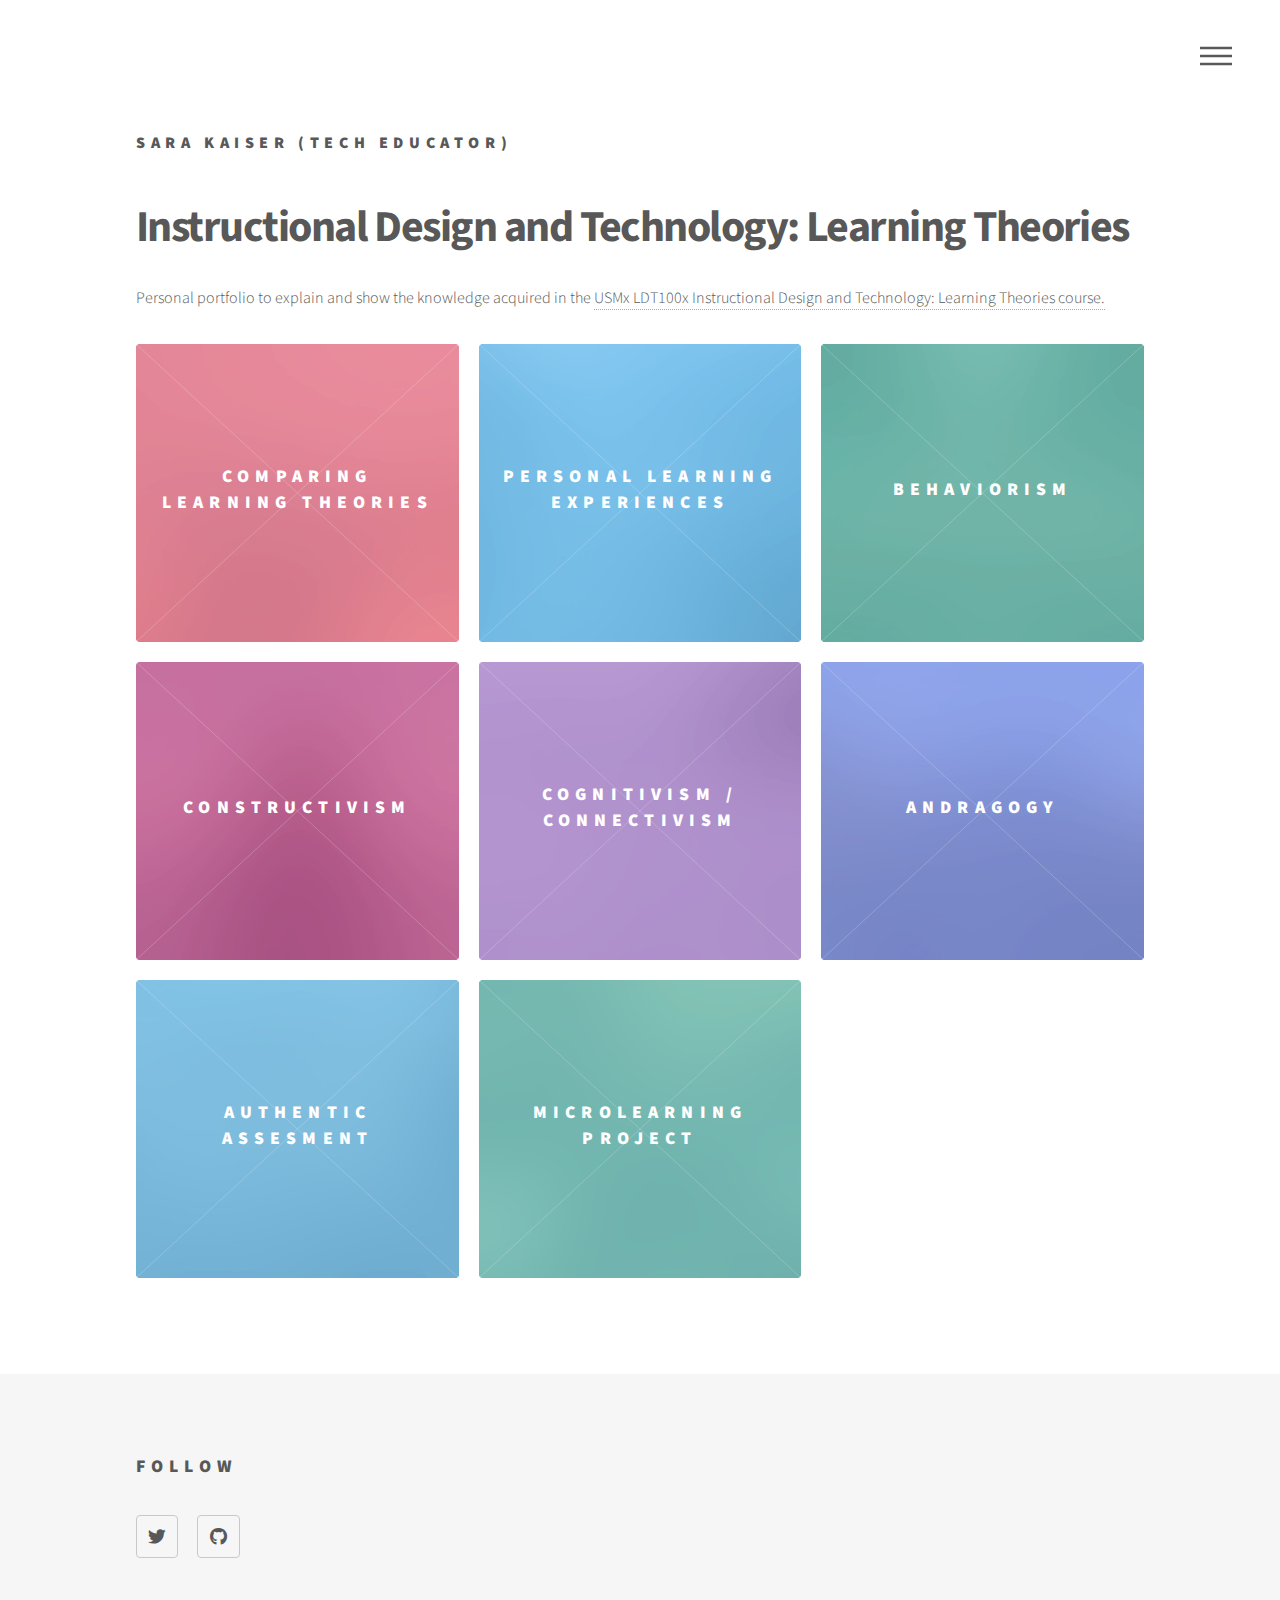
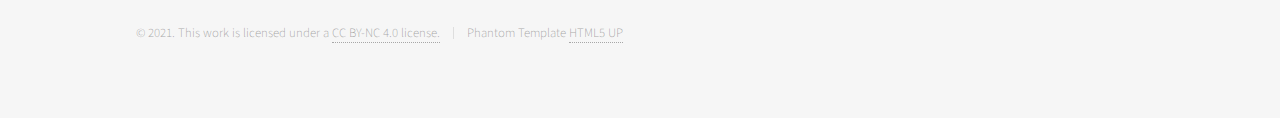
==== commit 84bac508: "removed symbol from logo" ====
--- a/index.html
+++ b/index.html
@@ -17,7 +17,7 @@
 					
 					<!-- Logo -->
 								<a href="index.html" class="logo">
-									<span class="symbol"><img src="images/logo.svg" alt="" /></span><span class="title">Sara Kaiser (Tech Educator)</span>
+									<span class="title">Sara Kaiser (Tech Educator)</span>
 								</a>
 
 					<!-- Nav -->
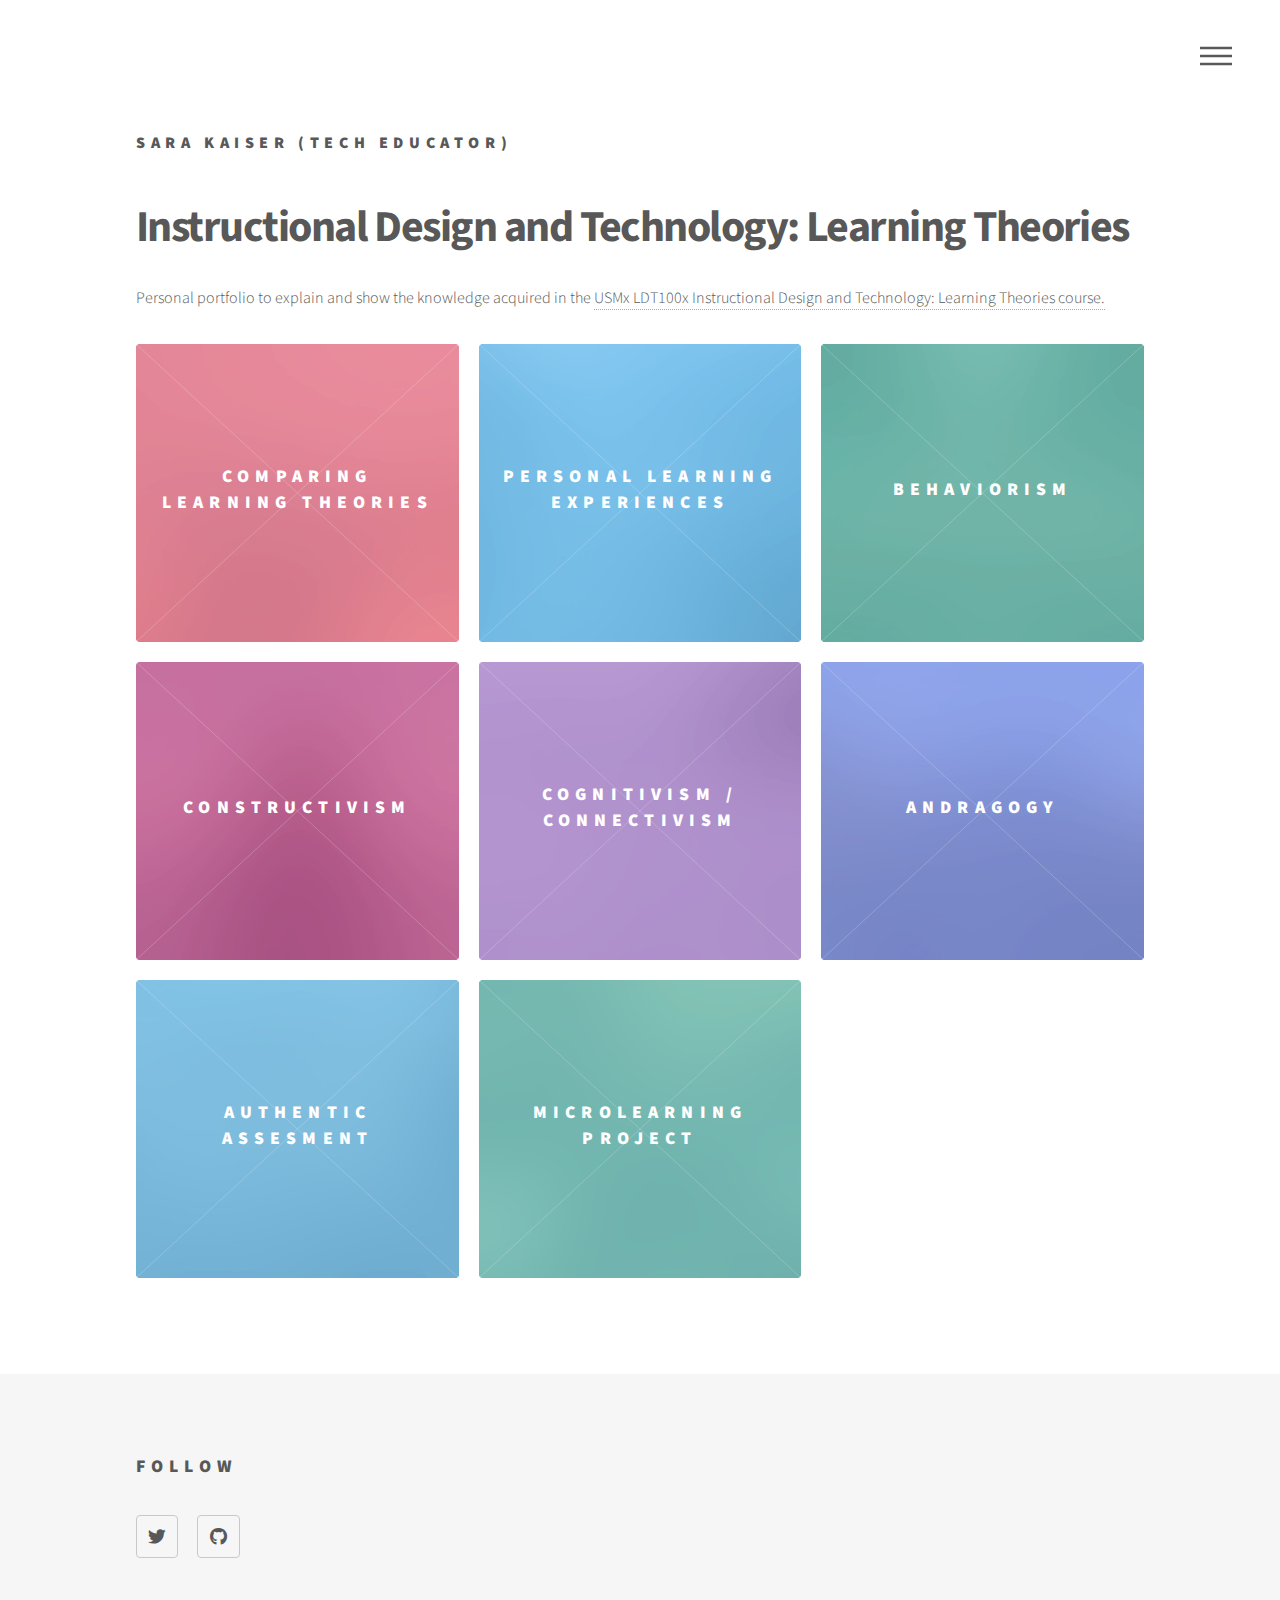
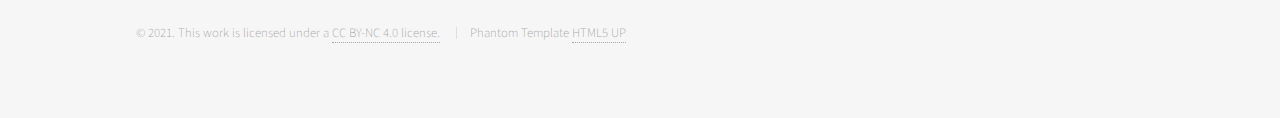
==== commit bf4469c3: "reformatted code" ====
--- a/index.html
+++ b/index.html
@@ -1,168 +1,178 @@
 <!DOCTYPE HTML>
 <html>
-	<head>
-		<title>Instructional Design</title>
-		<meta charset="utf-8" />
-		<meta name="viewport" content="width=device-width, initial-scale=1, user-scalable=no" />
-		<link rel="stylesheet" href="assets/css/main.css" />
-		<noscript><link rel="stylesheet" href="assets/css/noscript.css" /></noscript>
-	</head>
-	<body class="is-preload">
-		<!-- Wrapper -->
-			<div id="wrapper">
 
-			<!-- Header -->
-			<header id="header">
-				<div class="inner">
-					
-					<!-- Logo -->
-								<a href="index.html" class="logo">
-									<span class="title">Sara Kaiser (Tech Educator)</span>
-								</a>
+<head>
+	<title>Instructional Design</title>
+	<meta charset="utf-8" />
+	<meta name="viewport" content="width=device-width, initial-scale=1, user-scalable=no" />
+	<link rel="stylesheet" href="assets/css/main.css" />
+	<noscript>
+		<link rel="stylesheet" href="assets/css/noscript.css" />
+	</noscript>
+</head>
 
-					<!-- Nav -->
-						<nav>
-							<ul>
-								<li><a href="#menu">Menu</a></li>
-							</ul>
-						</nav>
+<body class="is-preload">
+	<!-- Wrapper -->
+	<div id="wrapper">
 
-				</div>
-			</header>
+		<!-- Header -->
+		<header id="header">
+			<div class="inner">
+
+				<!-- Logo -->
+				<a href="index.html" class="logo">
+					<span class="title">Sara Kaiser (Tech Educator)</span>
+				</a>
+
+				<!-- Nav -->
+				<nav>
+					<ul>
+						<li><a href="#menu">Menu</a></li>
+					</ul>
+				</nav>
+
+			</div>
+		</header>
 
 		<!-- Menu -->
-			<nav id="menu">
-				<h2>Menu</h2>
-				<ul>
-					<li><a href="index.html">Home</a></li>
-					<li><a href="1-comparing.html">Comparing Learning Theories</a></li>
+		<nav id="menu">
+			<h2>Menu</h2>
+			<ul>
+				<li><a href="index.html">Home</a></li>
+				<li><a href="1-comparing.html">Comparing Learning Theories</a></li>
+			</ul>
+		</nav>
+
+		<!-- Main -->
+		<div id="main">
+			<div class="inner">
+				<header>
+					<h1>Instructional Design and Technology: Learning Theories</a></h1>
+					<p>Personal portfolio to explain and show the knowledge acquired in the <a
+							href="https://www.edx.org/course/instructional-design-and-technology-learning-the-2">USMx
+							LDT100x Instructional Design and Technology: Learning Theories course.</a></p>
+				</header>
+				<section class="tiles">
+					<article class="style1">
+						<span class="image">
+							<img src="images/pic01.jpg" alt="" />
+						</span>
+						<a href="1-comparing.html">
+							<h2>Comparing Learning Theories</h2>
+							<div class="content">
+								<p>Similarities and differences among all learning theories.</p>
+							</div>
+						</a>
+					</article>
+					<article class="style2">
+						<span class="image">
+							<img src="images/pic02.jpg" alt="" />
+						</span>
+						<a href="generic.html">
+							<h2>Personal Learning Experiences</h2>
+							<div class="content">
+								<p>Three personal learning experiences.</p>
+							</div>
+						</a>
+					</article>
+					<article class="style3">
+						<span class="image">
+							<img src="images/pic03.jpg" alt="" />
+						</span>
+						<a href="generic.html">
+							<h2>Behaviorism</h2>
+							<div class="content">
+								<p>Overview of the Behaviorism learning theory.</p>
+							</div>
+						</a>
+					</article>
+					<article class="style4">
+						<span class="image">
+							<img src="images/pic04.jpg" alt="" />
+						</span>
+						<a href="generic.html">
+							<h2>Constructivism</h2>
+							<div class="content">
+								<p>Overview of the Constructivism learning theory.</p>
+							</div>
+						</a>
+					</article>
+					<article class="style5">
+						<span class="image">
+							<img src="images/pic05.jpg" alt="" />
+						</span>
+						<a href="generic.html">
+							<h2>Cognitivism / Connectivism</h2>
+							<div class="content">
+								<p>Overview of the Cognitivism / Connectivism learning theory.</p>
+							</div>
+						</a>
+					</article>
+					<article class="style6">
+						<span class="image">
+							<img src="images/pic06.jpg" alt="" />
+						</span>
+						<a href="generic.html">
+							<h2>Andragogy</h2>
+							<div class="content">
+								<p>Overview of the Andragogy learning theory.</p>
+							</div>
+						</a>
+					</article>
+					<article class="style2">
+						<span class="image">
+							<img src="images/pic07.jpg" alt="" />
+						</span>
+						<a href="generic.html">
+							<h2>Authentic Assesment</h2>
+							<div class="content">
+								<p>Authentic assesment of a learning scenario.</p>
+							</div>
+						</a>
+					</article>
+					<article class="style3">
+						<span class="image">
+							<img src="images/pic08.jpg" alt="" />
+						</span>
+						<a href="generic.html">
+							<h2>MicroLearning Project</h2>
+							<div class="content">
+								<p>Final product and overview of the project.</p>
+							</div>
+						</a>
+					</article>
+
+				</section>
+			</div>
+		</div>
+
+		<!-- Footer -->
+		<footer id="footer">
+			<div class="inner">
+				<section>
+					<h2>Follow</h2>
+					<ul class="icons">
+						<li><a href="#" class="icon brands style2 fa-twitter"><span class="label">Twitter</span></a>
+						</li>
+						<li><a href="#" class="icon brands style2 fa-github"><span class="label">GitHub</span></a></li>
+					</ul>
+				</section>
+				<ul class="copyright">
+					<li>&copy; 2021. This work is licensed under a <a
+							href="https://creativecommons.org/licenses/by-nc/4.0/">CC BY-NC 4.0 license.</a></li>
+					<li>Phantom Template <a href="http://html5up.net">HTML5 UP</a></li>
 				</ul>
-			</nav>	
+			</div>
+		</footer>
+	</div>
 
-				<!-- Main -->
-					<div id="main">
-						<div class="inner">
-							<header>
-								<h1>Instructional Design and Technology: Learning Theories</a></h1>
-								<p>Personal portfolio to explain and show the knowledge acquired in the <a href="https://www.edx.org/course/instructional-design-and-technology-learning-the-2">USMx LDT100x Instructional Design and Technology: Learning Theories course.</a></p>
-							</header>
-							<section class="tiles">
-								<article class="style1">
-									<span class="image">
-										<img src="images/pic01.jpg" alt="" />
-									</span>
-									<a href="1-comparing.html">
-										<h2>Comparing Learning Theories</h2>
-										<div class="content">
-											<p>Similarities and differences among all learning theories.</p>
-										</div>
-									</a>
-								</article>
-								<article class="style2">
-									<span class="image">
-										<img src="images/pic02.jpg" alt="" />
-									</span>
-									<a href="generic.html">
-										<h2>Personal Learning Experiences</h2>
-										<div class="content">
-											<p>Three personal learning experiences.</p>
-										</div>
-									</a>
-								</article>
-								<article class="style3">
-									<span class="image">
-										<img src="images/pic03.jpg" alt="" />
-									</span>
-									<a href="generic.html">
-										<h2>Behaviorism</h2>
-										<div class="content">
-											<p>Overview of the Behaviorism learning theory.</p>
-										</div>
-									</a>
-								</article>
-								<article class="style4">
-									<span class="image">
-										<img src="images/pic04.jpg" alt="" />
-									</span>
-									<a href="generic.html">
-										<h2>Constructivism</h2>
-										<div class="content">
-											<p>Overview of the Constructivism learning theory.</p>
-										</div>
-									</a>
-								</article>
-								<article class="style5">
-									<span class="image">
-										<img src="images/pic05.jpg" alt="" />
-									</span>
-									<a href="generic.html">
-										<h2>Cognitivism / Connectivism</h2>
-										<div class="content">
-											<p>Overview of the Cognitivism / Connectivism learning theory.</p>
-										</div>
-									</a>
-								</article>
-								<article class="style6">
-									<span class="image">
-										<img src="images/pic06.jpg" alt="" />
-									</span>
-									<a href="generic.html">
-										<h2>Andragogy</h2>
-										<div class="content">
-											<p>Overview of the Andragogy learning theory.</p>
-										</div>
-									</a>
-								</article>
-								<article class="style2">
-									<span class="image">
-										<img src="images/pic07.jpg" alt="" />
-									</span>
-									<a href="generic.html">
-										<h2>Authentic Assesment</h2>
-										<div class="content">
-											<p>Authentic assesment of a learning scenario.</p>
-										</div>
-									</a>
-								</article>
-								<article class="style3">
-									<span class="image">
-										<img src="images/pic08.jpg" alt="" />
-									</span>
-									<a href="generic.html">
-										<h2>MicroLearning Project</h2>
-										<div class="content">
-											<p>Final product and overview of the project.</p>
-										</div>
-									</a>
-								</article>
-								
-							</section>
-						</div>
-					</div>
+	<!-- Scripts -->
+	<script src="assets/js/jquery.min.js"></script>
+	<script src="assets/js/browser.min.js"></script>
+	<script src="assets/js/breakpoints.min.js"></script>
+	<script src="assets/js/util.js"></script>
+	<script src="assets/js/main.js"></script>
 
-				<!-- Footer -->
-					<footer id="footer">
-						<div class="inner">
-							<section>
-								<h2>Follow</h2>
-								<ul class="icons">
-									<li><a href="#" class="icon brands style2 fa-twitter"><span class="label">Twitter</span></a></li>
-									<li><a href="#" class="icon brands style2 fa-github"><span class="label">GitHub</span></a></li>
-								</ul>
-							</section>
-							<ul class="copyright">
-								<li>&copy; 2021. This work is licensed under a <a href="https://creativecommons.org/licenses/by-nc/4.0/">CC BY-NC 4.0 license.</a></li><li>Phantom Template <a href="http://html5up.net">HTML5 UP</a></li>
-							</ul>
-						</div>
-					</footer>
-				</div>
+</body>
 
-		<!-- Scripts -->
-			<script src="assets/js/jquery.min.js"></script>
-			<script src="assets/js/browser.min.js"></script>
-			<script src="assets/js/breakpoints.min.js"></script>
-			<script src="assets/js/util.js"></script>
-			<script src="assets/js/main.js"></script>
-
-	</body>
-</html>
+</html>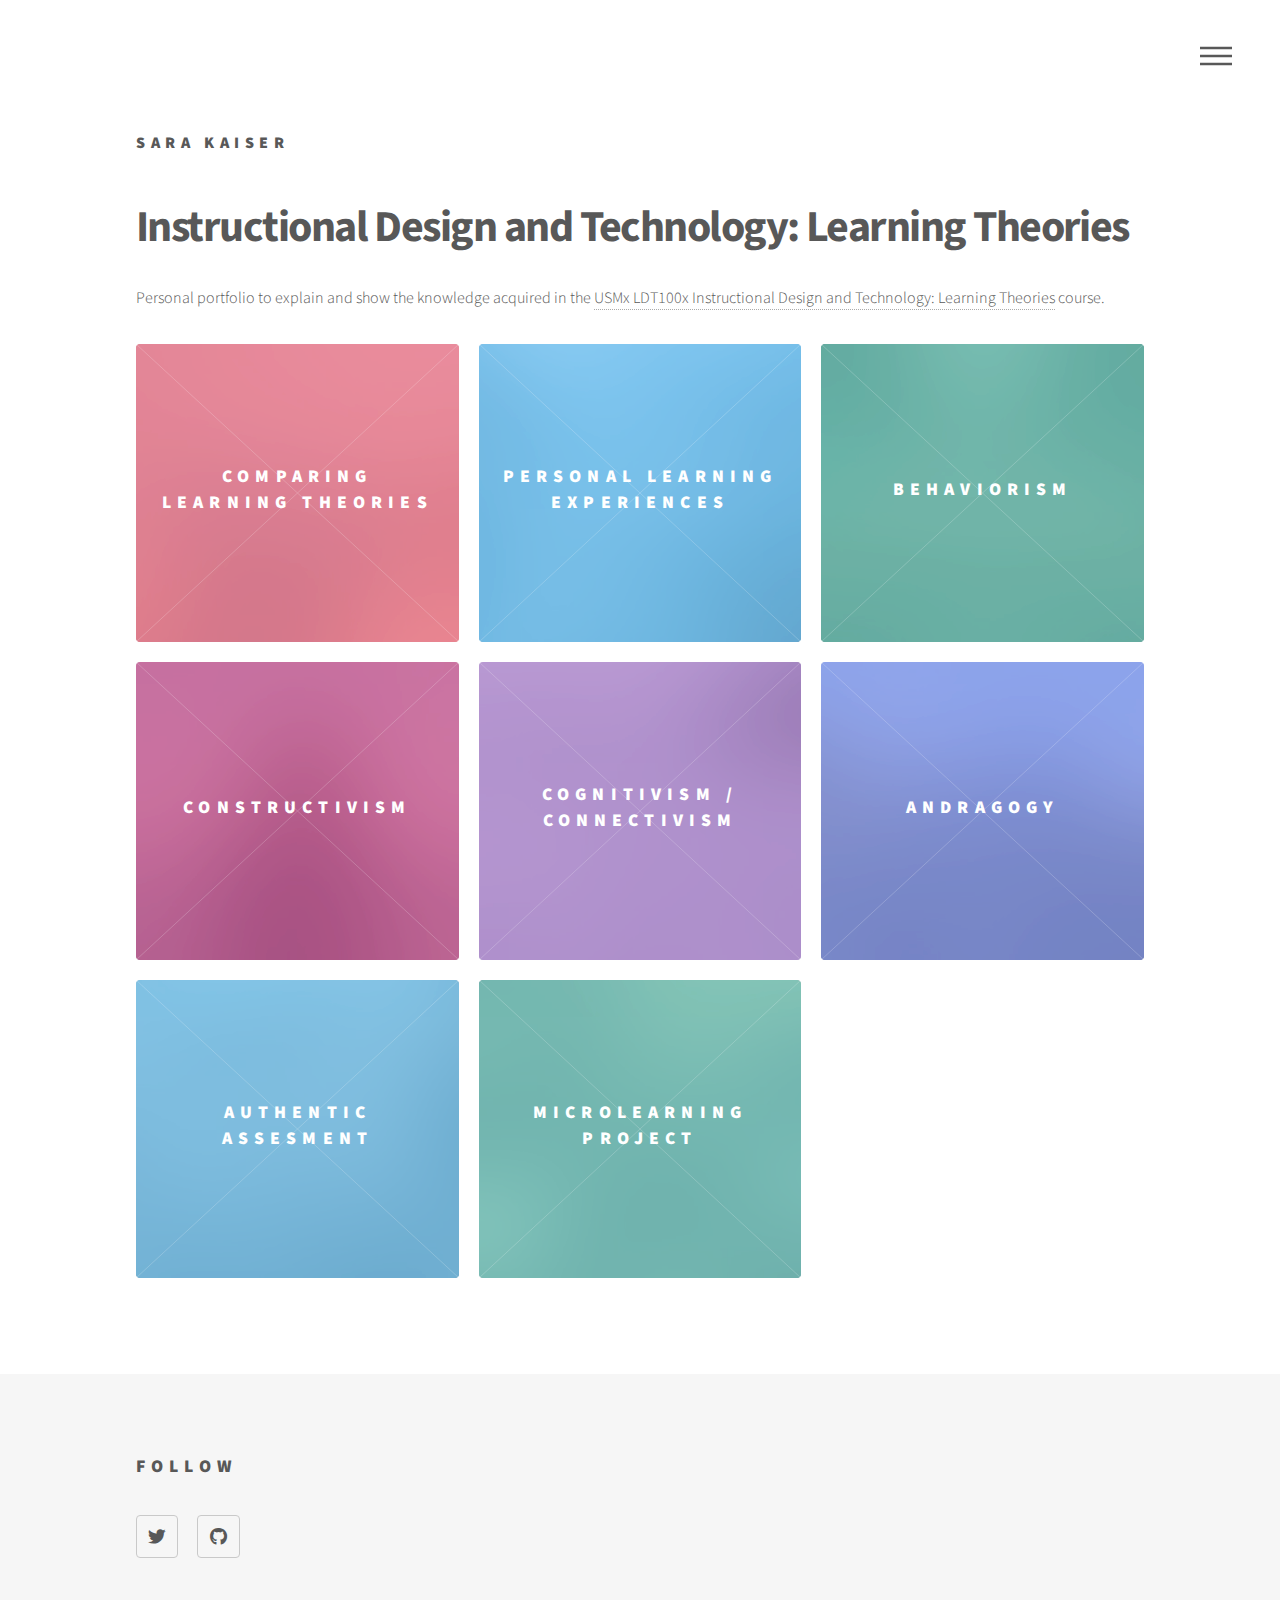
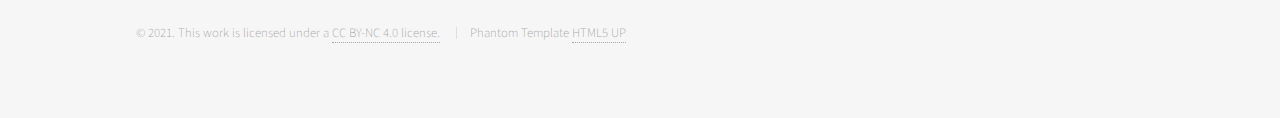
==== commit 183f6847: "add social media links" ====
--- a/index.html
+++ b/index.html
@@ -21,7 +21,7 @@
 
 				<!-- Logo -->
 				<a href="index.html" class="logo">
-					<span class="title">Sara Kaiser (Tech Educator)</span>
+					<span class="title">Sara Kaiser</span>
 				</a>
 
 				<!-- Nav -->
@@ -50,7 +50,7 @@
 					<h1>Instructional Design and Technology: Learning Theories</a></h1>
 					<p>Personal portfolio to explain and show the knowledge acquired in the <a
 							href="https://www.edx.org/course/instructional-design-and-technology-learning-the-2">USMx
-							LDT100x Instructional Design and Technology: Learning Theories course.</a></p>
+							LDT100x Instructional Design and Technology: Learning Theories</a> course.</p>
 				</header>
 				<section class="tiles">
 					<article class="style1">
@@ -152,9 +152,9 @@
 				<section>
 					<h2>Follow</h2>
 					<ul class="icons">
-						<li><a href="#" class="icon brands style2 fa-twitter"><span class="label">Twitter</span></a>
+						<li><a href="https://twitter.com/sakaiser" class="icon brands style2 fa-twitter"><span class="label">Twitter</span></a>
 						</li>
-						<li><a href="#" class="icon brands style2 fa-github"><span class="label">GitHub</span></a></li>
+						<li><a href="https://github.com/skais" class="icon brands style2 fa-github"><span class="label">GitHub</span></a></li>
 					</ul>
 				</section>
 				<ul class="copyright">
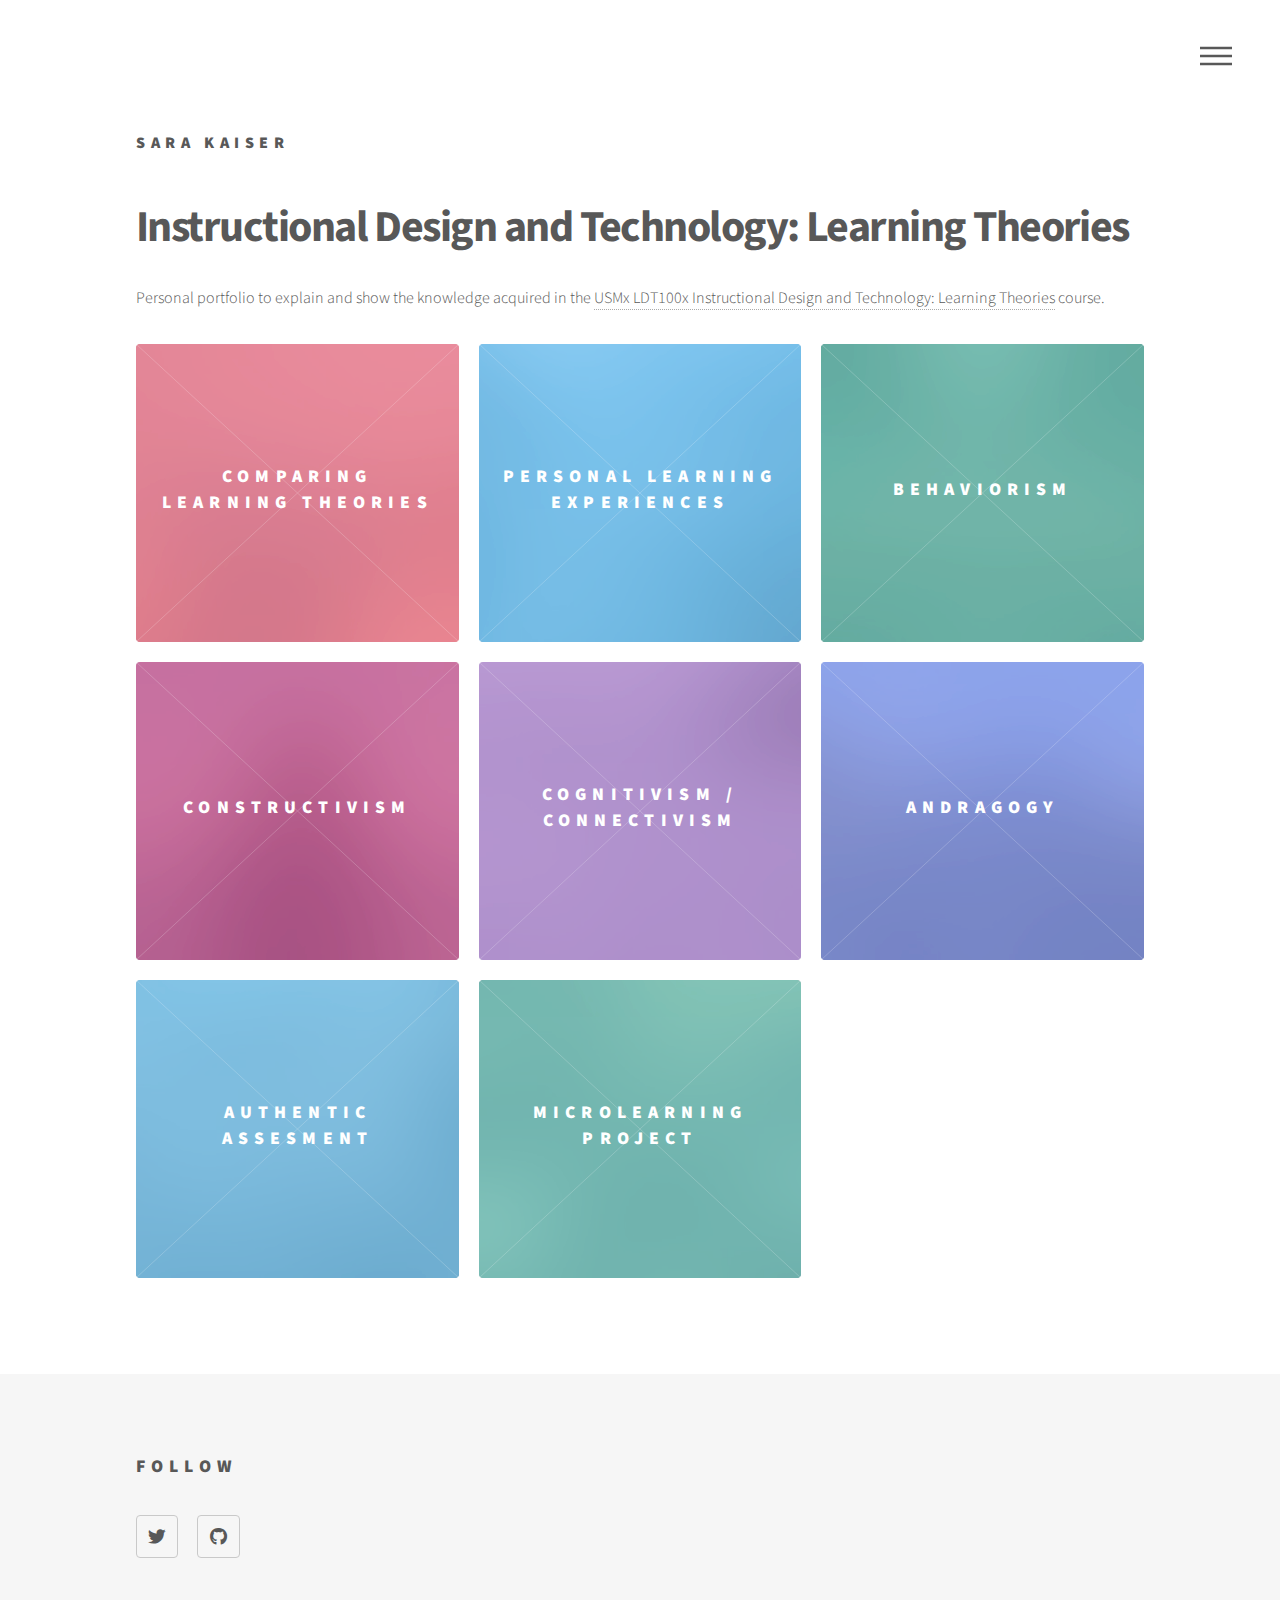
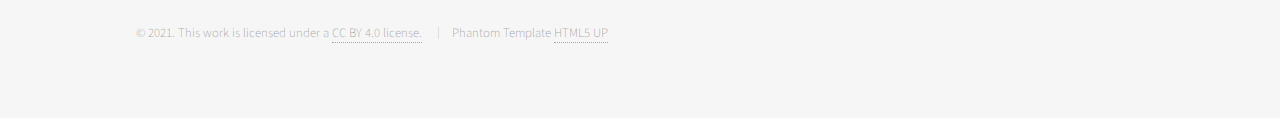
==== commit a64ba343: "adapting footer; template pages" ====
--- a/index.html
+++ b/index.html
@@ -40,6 +40,7 @@
 			<ul>
 				<li><a href="index.html">Home</a></li>
 				<li><a href="1-comparing.html">Comparing Learning Theories</a></li>
+				<li><a href="1-comparing.html">Personal Learning Experiences</a></li>
 			</ul>
 		</nav>
 
@@ -159,7 +160,7 @@
 				</section>
 				<ul class="copyright">
 					<li>&copy; 2021. This work is licensed under a <a
-							href="https://creativecommons.org/licenses/by-nc/4.0/">CC BY-NC 4.0 license.</a></li>
+							href="https://creativecommons.org/licenses/by/4.0">CC BY 4.0 license.</a></li>
 					<li>Phantom Template <a href="http://html5up.net">HTML5 UP</a></li>
 				</ul>
 			</div>
